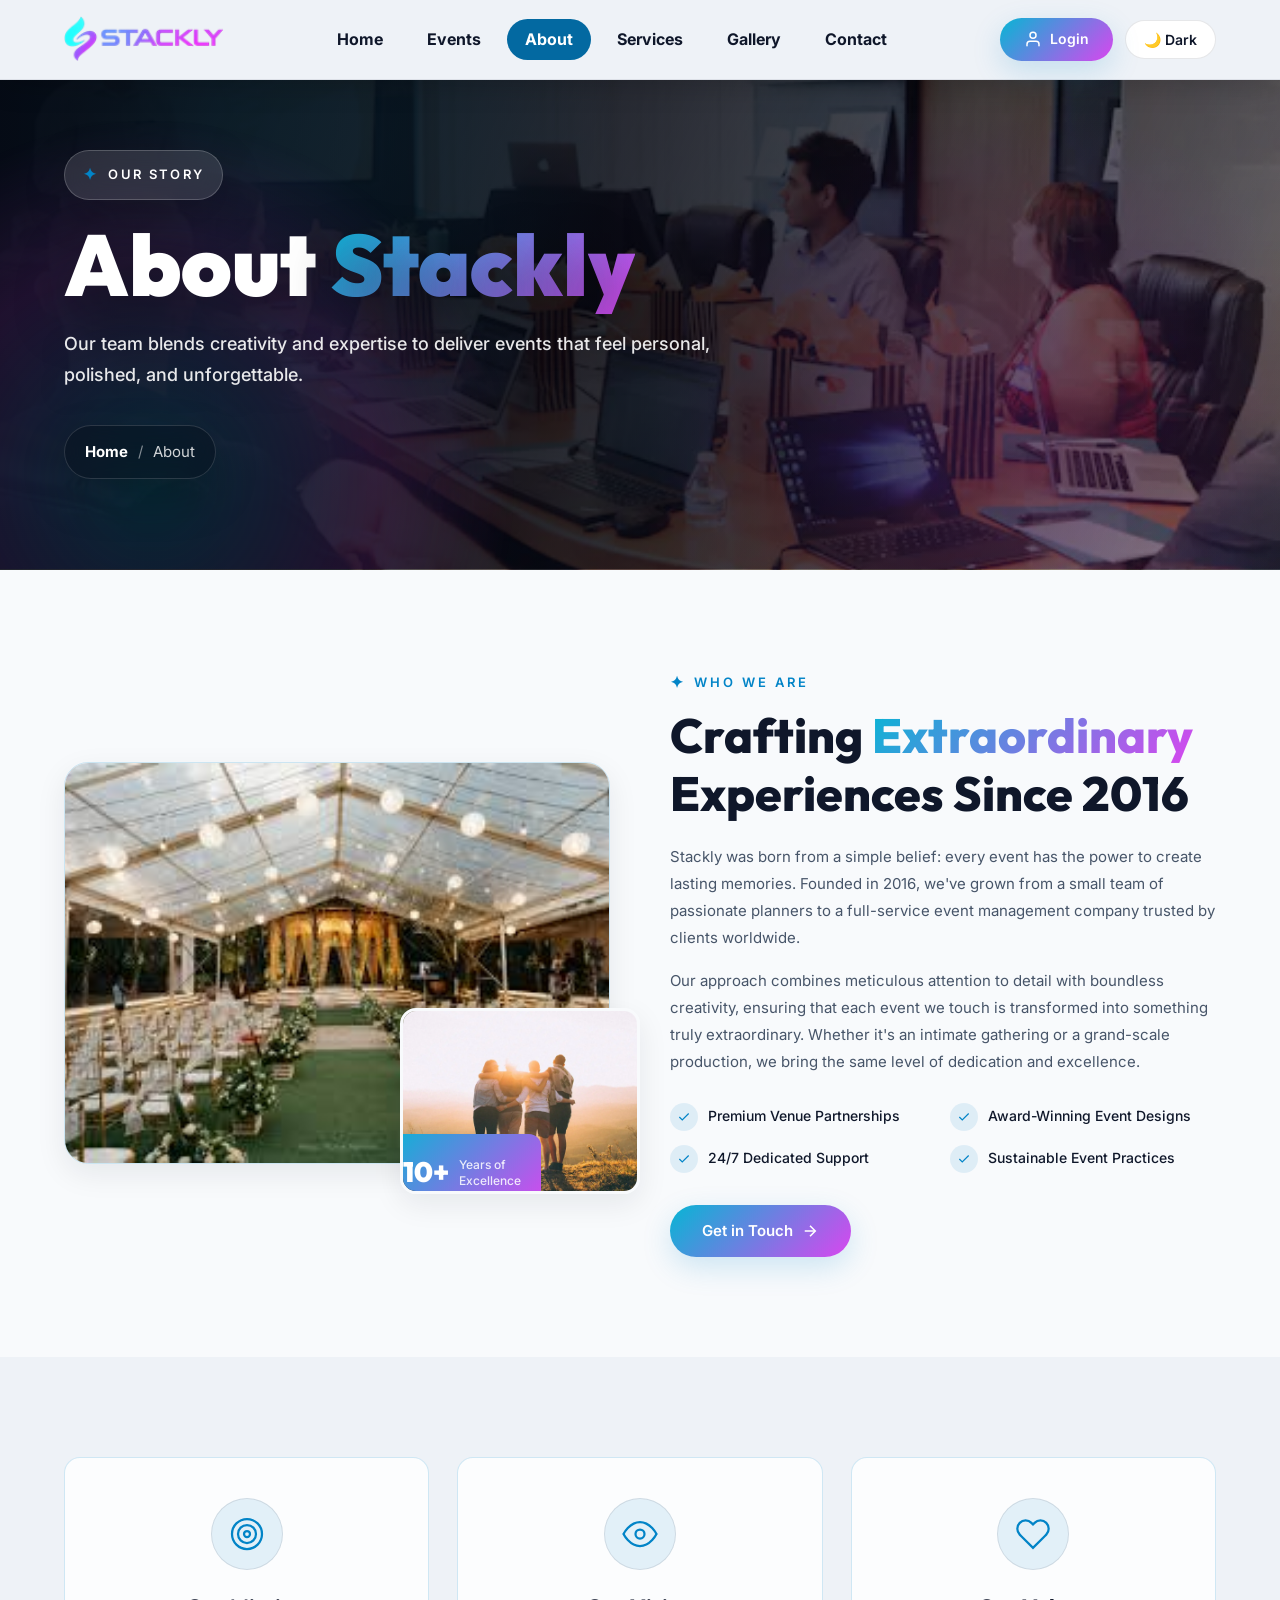
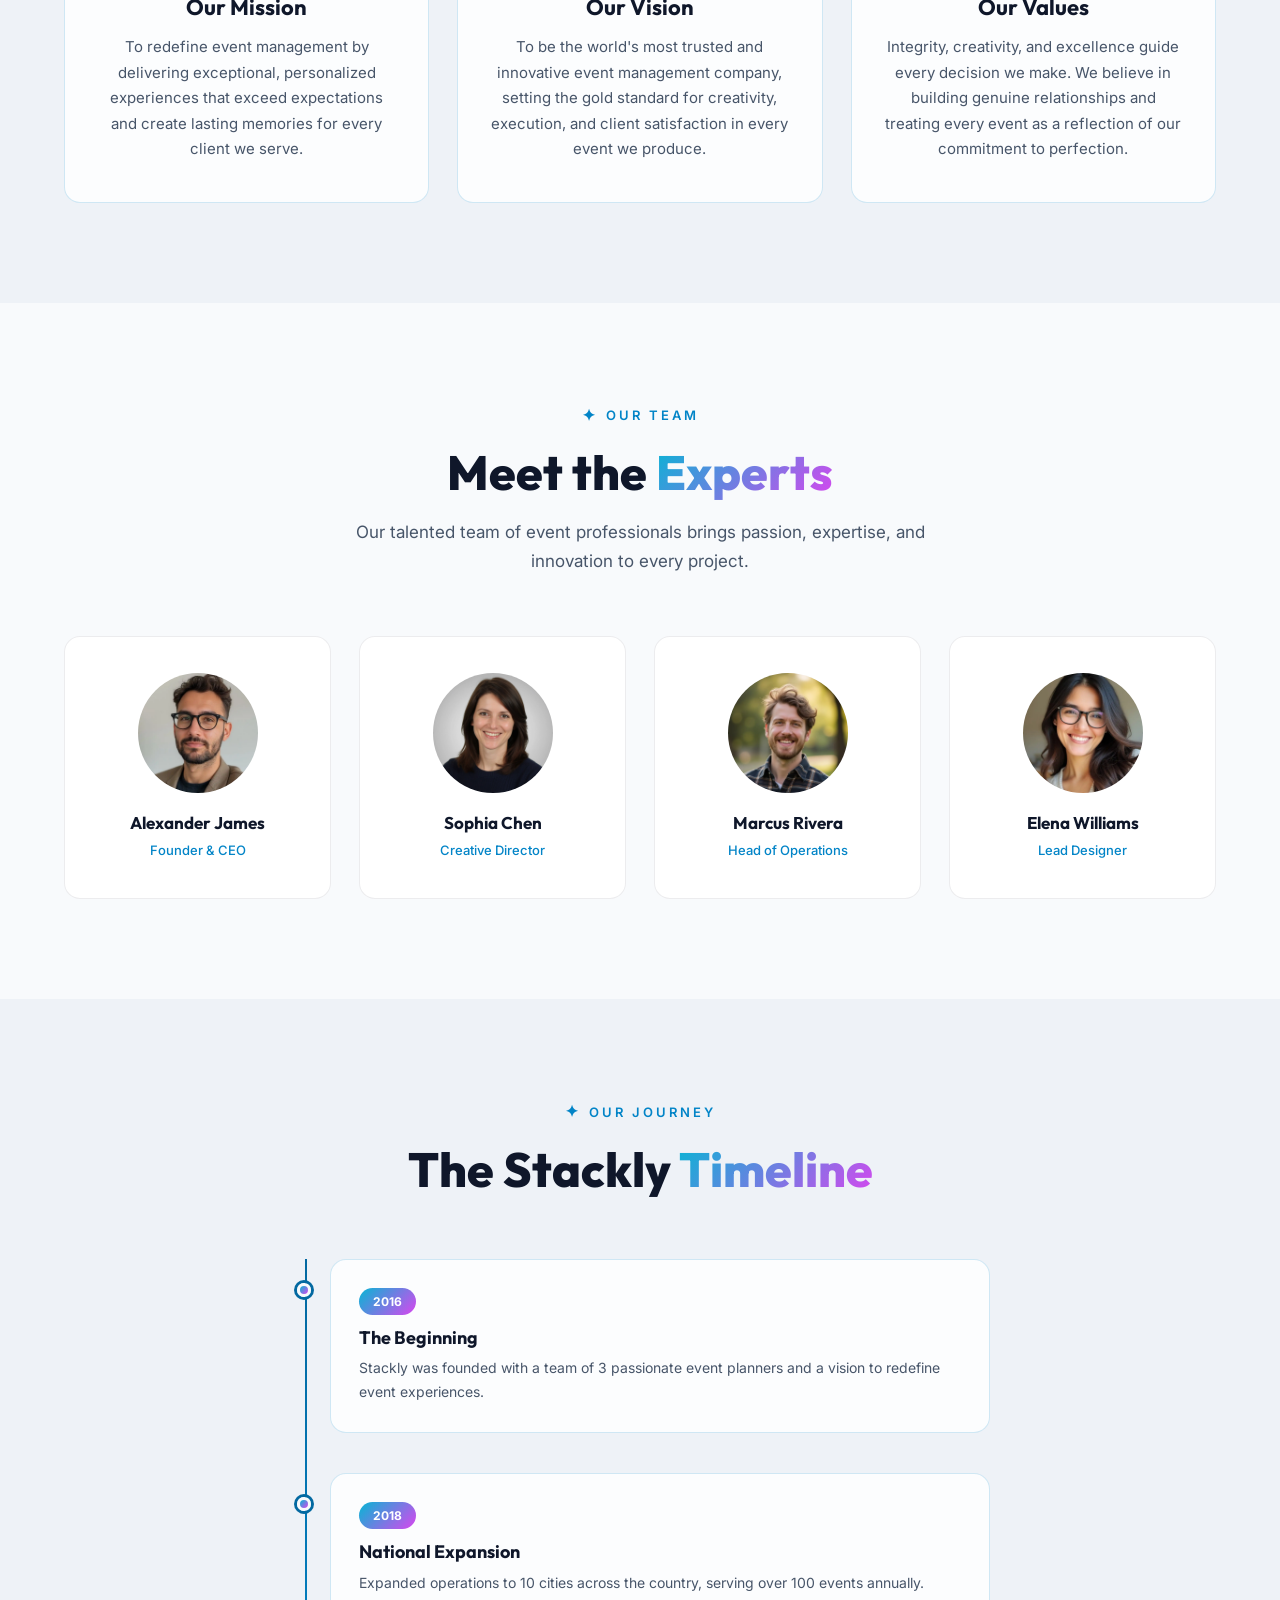
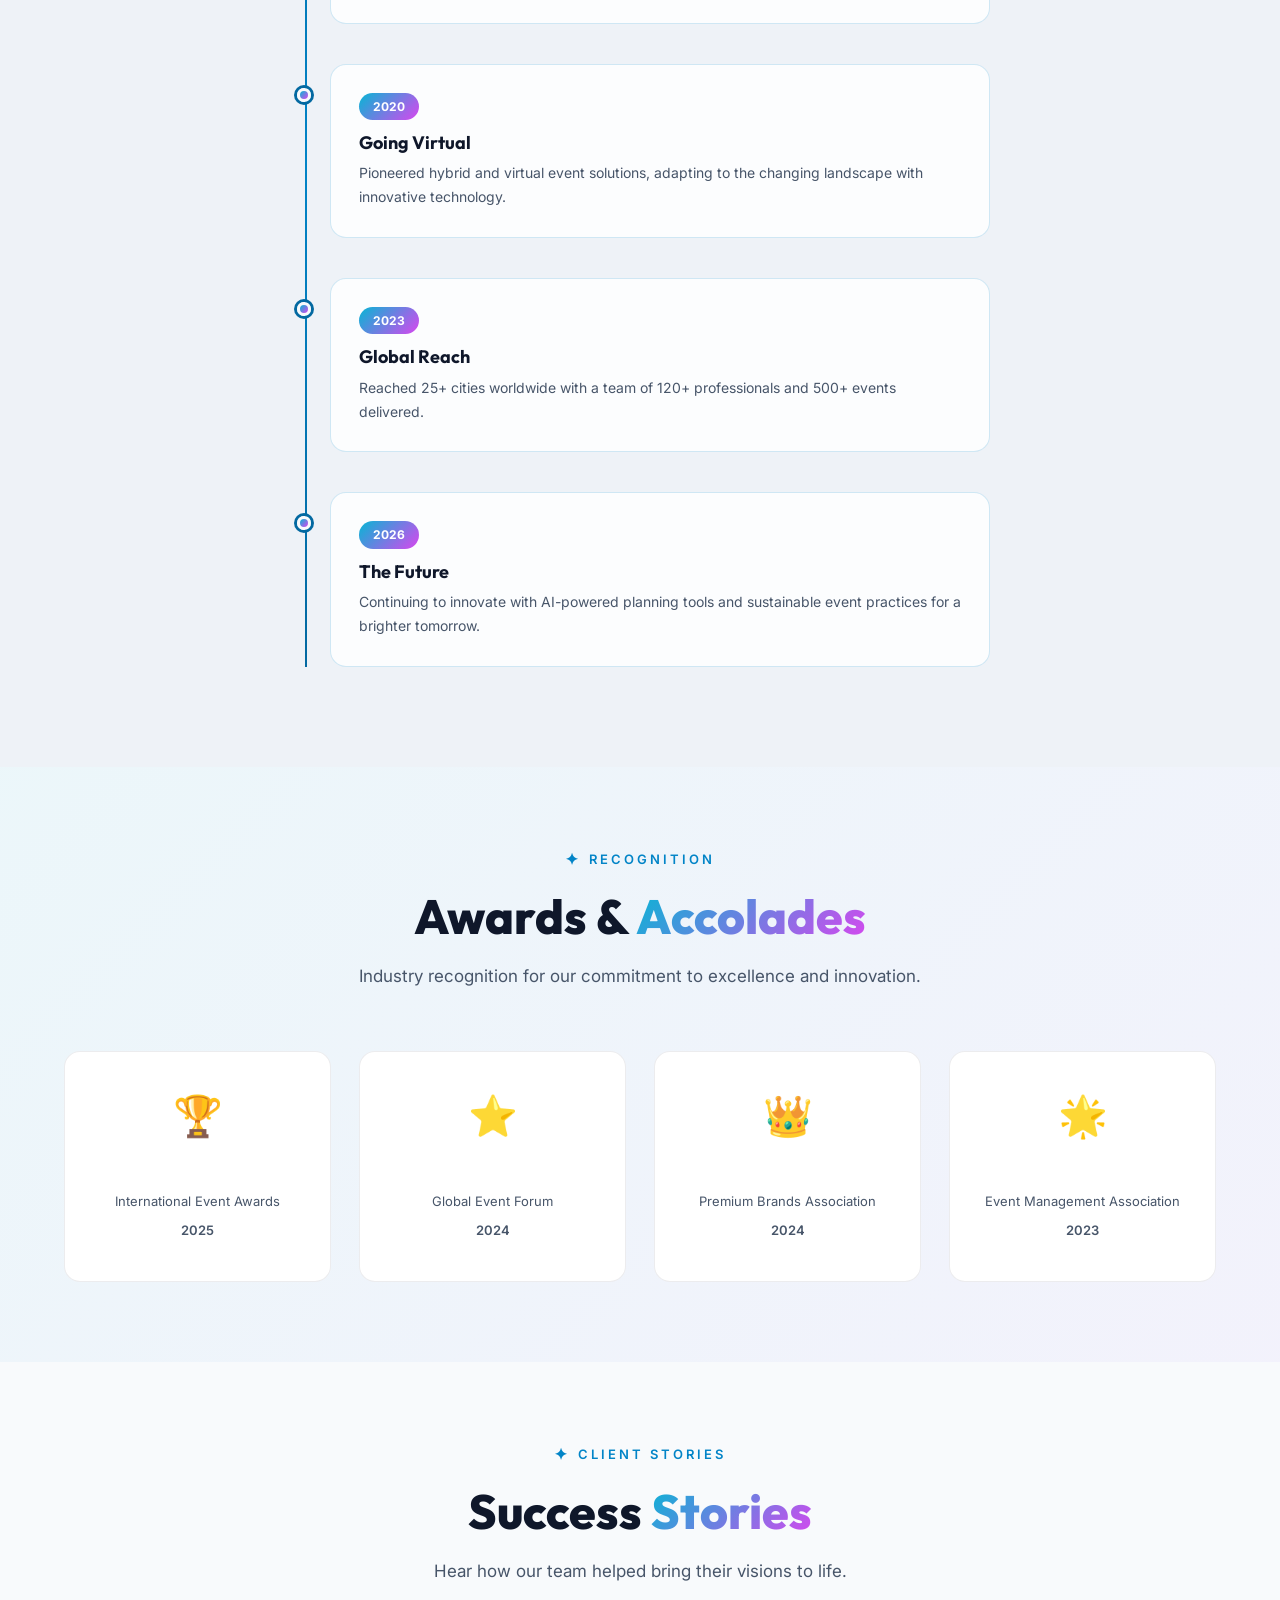
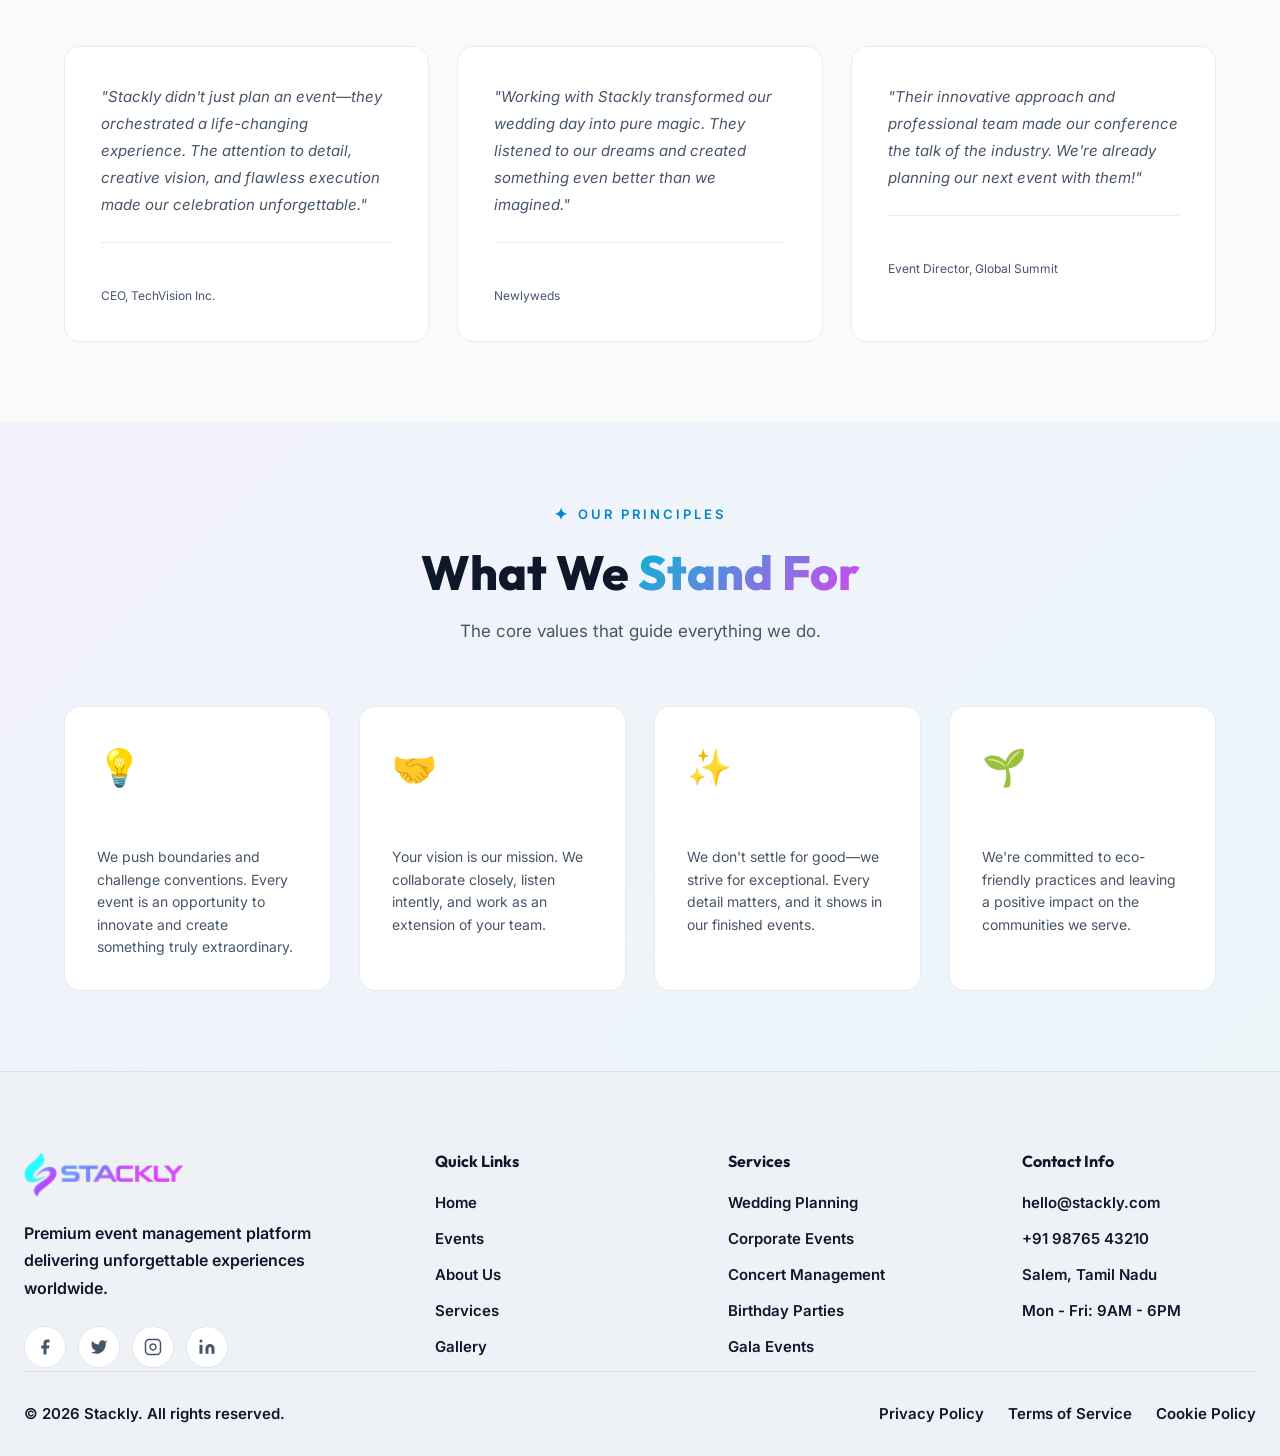
==== about.html @ 88325698 "Add files via upload" ====
<!DOCTYPE html>
<html lang="en">
<head>
  <meta charset="UTF-8">
  <meta name="viewport" content="width=device-width, initial-scale=1.0">
  <meta name="description" content="Learn about Stackly — a premium event management company dedicated to creating unforgettable experiences.">
  <title>About Us — Stackly</title>
  <link rel="stylesheet" href="css/common.css">
  <link rel="stylesheet" href="css/about.css">
  <link rel="icon" type="image/webp" href="assets/logo.webp">
</head>
<body>

  <!-- ======== NAVBAR ======== -->
  <nav class="navbar" id="navbar">
    <div class="nav-container">
      <a href="index.html" class="nav-logo">
        <img src="assets/logo.webp" alt="Stackly Logo" class="logo-img"></a>
      <div class="nav-links" id="navLinks">
        <a href="index.html">Home</a>
        <a href="events.html">Events</a>
        <a href="about.html" class="active">About</a>
        <a href="services.html">Services</a>
        <a href="gallery.html">Gallery</a>
        <a href="contact.html">Contact</a>
        <a href="login.html" class="mobile-login">Login</a>
      </div>
      <div class="nav-right">
        <a href="login.html" class="btn-login">
          <svg viewBox="0 0 24 24" fill="none" stroke="currentColor" stroke-width="2" stroke-linecap="round" stroke-linejoin="round"><path d="M20 21v-2a4 4 0 0 0-4-4H8a4 4 0 0 0-4 4v2"/><circle cx="12" cy="7" r="4"/></svg>
          Login
        </a>
        <button class="menu-toggle" id="menuToggle" aria-label="Toggle menu"><span></span><span></span><span></span></button>
      </div>
    </div>
  </nav>
  <div class="nav-overlay" id="navOverlay"></div>

  <!-- ======== PAGE HERO ======== -->
  <section class="page-hero">
    <div class="container">
      <span class="section-label"><span class="star">✦</span> OUR STORY</span>
      <h1 class="section-title">About <span>Stackly</span></h1>
      <p class="section-subtitle" style="margin: 0 auto;">Our team blends creativity and expertise to deliver events that feel personal, polished, and unforgettable.</p>
      <div class="breadcrumb">
        <a href="index.html">Home</a>
        <span class="separator">/</span>
        <span>About</span>
      </div>
    </div>
  </section>

  <!-- ======== ABOUT STORY ======== -->
  <section class="section about-story">
    <div class="container">
      <div class="story-grid">
        <div class="story-images animate-on-scroll">
          <div class="story-img-main">
            <img src="assets/event-daytime-01.webp" alt="Stackly Event Team">
          </div>
          <div class="story-img-accent">
            <img src="assets/event-daytime-11.webp" alt="Event Planning">
            <div class="experience-badge">
              <span class="exp-number">10+</span>
              <span class="exp-text">Years of<br>Excellence</span>
            </div>
          </div>
        </div>
        <div class="story-content animate-on-scroll">
          <span class="section-label"><span class="star">✦</span> WHO WE ARE</span>
          <h2 class="section-title">Crafting <span>Extraordinary</span> Experiences Since 2016</h2>
          <p>Stackly was born from a simple belief: every event has the power to create lasting memories. Founded in 2016, we've grown from a small team of passionate planners to a full-service event management company trusted by clients worldwide.</p>
          <p>Our approach combines meticulous attention to detail with boundless creativity, ensuring that each event we touch is transformed into something truly extraordinary. Whether it's an intimate gathering or a grand-scale production, we bring the same level of dedication and excellence.</p>
          <div class="story-highlights">
            <div class="highlight-item">
              <div class="highlight-icon">
                <svg width="24" height="24" viewBox="0 0 24 24" fill="none" stroke="currentColor" stroke-width="2"><polyline points="20 6 9 17 4 12"/></svg>
              </div>
              <span>Premium Venue Partnerships</span>
            </div>
            <div class="highlight-item">
              <div class="highlight-icon">
                <svg width="24" height="24" viewBox="0 0 24 24" fill="none" stroke="currentColor" stroke-width="2"><polyline points="20 6 9 17 4 12"/></svg>
              </div>
              <span>Award-Winning Event Designs</span>
            </div>
            <div class="highlight-item">
              <div class="highlight-icon">
                <svg width="24" height="24" viewBox="0 0 24 24" fill="none" stroke="currentColor" stroke-width="2"><polyline points="20 6 9 17 4 12"/></svg>
              </div>
              <span>24/7 Dedicated Support</span>
            </div>
            <div class="highlight-item">
              <div class="highlight-icon">
                <svg width="24" height="24" viewBox="0 0 24 24" fill="none" stroke="currentColor" stroke-width="2"><polyline points="20 6 9 17 4 12"/></svg>
              </div>
              <span>Sustainable Event Practices</span>
            </div>
          </div>
          <a href="404.html" class="btn-primary">
            Get in Touch
            <svg width="18" height="18" viewBox="0 0 24 24" fill="none" stroke="currentColor" stroke-width="2"><line x1="5" y1="12" x2="19" y2="12"/><polyline points="12 5 19 12 12 19"/></svg>
          </a>
        </div>
      </div>
    </div>
  </section>

  <!-- ======== MISSION & VISION ======== -->
  <section class="section mission-section">
    <div class="container">
      <div class="mission-grid">
        <div class="mission-card glass-card animate-on-scroll">
          <div class="mission-icon">
            <svg width="36" height="36" viewBox="0 0 24 24" fill="none" stroke="currentColor" stroke-width="1.5">
              <circle cx="12" cy="12" r="10"/>
              <circle cx="12" cy="12" r="6"/>
              <circle cx="12" cy="12" r="2"/>
            </svg>
          </div>
          <h3>Our Mission</h3>
          <p>To redefine event management by delivering exceptional, personalized experiences that exceed expectations and create lasting memories for every client we serve.</p>
        </div>
        <div class="mission-card glass-card animate-on-scroll">
          <div class="mission-icon">
            <svg width="36" height="36" viewBox="0 0 24 24" fill="none" stroke="currentColor" stroke-width="1.5">
              <path d="M1 12s4-8 11-8 11 8 11 8-4 8-11 8-11-8-11-8z"/>
              <circle cx="12" cy="12" r="3"/>
            </svg>
          </div>
          <h3>Our Vision</h3>
          <p>To be the world's most trusted and innovative event management company, setting the gold standard for creativity, execution, and client satisfaction in every event we produce.</p>
        </div>
        <div class="mission-card glass-card animate-on-scroll">
          <div class="mission-icon">
            <svg width="36" height="36" viewBox="0 0 24 24" fill="none" stroke="currentColor" stroke-width="1.5">
              <path d="M20.84 4.61a5.5 5.5 0 0 0-7.78 0L12 5.67l-1.06-1.06a5.5 5.5 0 0 0-7.78 7.78l1.06 1.06L12 21.23l7.78-7.78 1.06-1.06a5.5 5.5 0 0 0 0-7.78z"/>
            </svg>
          </div>
          <h3>Our Values</h3>
          <p>Integrity, creativity, and excellence guide every decision we make. We believe in building genuine relationships and treating every event as a reflection of our commitment to perfection.</p>
        </div>
      </div>
    </div>
  </section>

  <!-- ======== TEAM ======== -->
  <section class="section team-section">
    <div class="container">
      <div class="section-header">
        <span class="section-label"><span class="star">✦</span> OUR TEAM</span>
        <h2 class="section-title">Meet the <span>Experts</span></h2>
        <p class="section-subtitle">Our talented team of event professionals brings passion, expertise, and innovation to every project.</p>
      </div>

      <div class="team-grid">
        <div class="team-card animate-on-scroll">
          <div class="team-avatar">
            <div class="avatar-placeholder"><img src="assets/a3.webp"></div>
            <div class="team-social">
              <a href="404.html" aria-label="LinkedIn"><svg width="16" height="16" viewBox="0 0 24 24" fill="currentColor"><path d="M16 8a6 6 0 0 1 6 6v7h-4v-7a2 2 0 0 0-2-2 2 2 0 0 0-2 2v7h-4v-7a6 6 0 0 1 6-6z"/><rect x="2" y="9" width="4" height="12"/><circle cx="4" cy="4" r="2"/></svg></a>
              <a href="404.html" aria-label="Twitter"><svg width="16" height="16" viewBox="0 0 24 24" fill="currentColor"><path d="M23 3a10.9 10.9 0 0 1-3.14 1.53 4.48 4.48 0 0 0-7.86 3v1A10.66 10.66 0 0 1 3 4s-4 9 5 13a11.64 11.64 0 0 1-7 2c9 5 20 0 20-11.5a4.5 4.5 0 0 0-.08-.83A7.72 7.72 0 0 0 23 3z"/></svg></a>
            </div>
          </div>
          <h4>Alexander James</h4>
          <span>Founder & CEO</span>
        </div>

        <div class="team-card animate-on-scroll">
          <div class="team-avatar">
            <div class="avatar-placeholder"><img src="assets/a1.webp"></div>
            <div class="team-social">
              <a href="404.html" aria-label="LinkedIn"><svg width="16" height="16" viewBox="0 0 24 24" fill="currentColor"><path d="M16 8a6 6 0 0 1 6 6v7h-4v-7a2 2 0 0 0-2-2 2 2 0 0 0-2 2v7h-4v-7a6 6 0 0 1 6-6z"/><rect x="2" y="9" width="4" height="12"/><circle cx="4" cy="4" r="2"/></svg></a>
              <a href="404.html" aria-label="Twitter"><svg width="16" height="16" viewBox="0 0 24 24" fill="currentColor"><path d="M23 3a10.9 10.9 0 0 1-3.14 1.53 4.48 4.48 0 0 0-7.86 3v1A10.66 10.66 0 0 1 3 4s-4 9 5 13a11.64 11.64 0 0 1-7 2c9 5 20 0 20-11.5a4.5 4.5 0 0 0-.08-.83A7.72 7.72 0 0 0 23 3z"/></svg></a>
            </div>
          </div>
          <h4>Sophia Chen</h4>
          <span>Creative Director</span>
        </div>

        <div class="team-card animate-on-scroll">
          <div class="team-avatar">
            <div class="avatar-placeholder"><img src="assets/a4.webp"></div>
            <div class="team-social">
              <a href="404.html" aria-label="LinkedIn"><svg width="16" height="16" viewBox="0 0 24 24" fill="currentColor"><path d="M16 8a6 6 0 0 1 6 6v7h-4v-7a2 2 0 0 0-2-2 2 2 0 0 0-2 2v7h-4v-7a6 6 0 0 1 6-6z"/><rect x="2" y="9" width="4" height="12"/><circle cx="4" cy="4" r="2"/></svg></a>
              <a href="404.html" aria-label="Twitter"><svg width="16" height="16" viewBox="0 0 24 24" fill="currentColor"><path d="M23 3a10.9 10.9 0 0 1-3.14 1.53 4.48 4.48 0 0 0-7.86 3v1A10.66 10.66 0 0 1 3 4s-4 9 5 13a11.64 11.64 0 0 1-7 2c9 5 20 0 20-11.5a4.5 4.5 0 0 0-.08-.83A7.72 7.72 0 0 0 23 3z"/></svg></a>
            </div>
          </div>
          <h4>Marcus Rivera</h4>
          <span>Head of Operations</span>
        </div>

        <div class="team-card animate-on-scroll">
          <div class="team-avatar">
            <div class="avatar-placeholder"><img src="assets/a2.webp"></div>
            <div class="team-social">
              <a href="404.html" aria-label="LinkedIn"><svg width="16" height="16" viewBox="0 0 24 24" fill="currentColor"><path d="M16 8a6 6 0 0 1 6 6v7h-4v-7a2 2 0 0 0-2-2 2 2 0 0 0-2 2v7h-4v-7a6 6 0 0 1 6-6z"/><rect x="2" y="9" width="4" height="12"/><circle cx="4" cy="4" r="2"/></svg></a>
              <a href="404.html" aria-label="Twitter"><svg width="16" height="16" viewBox="0 0 24 24" fill="currentColor"><path d="M23 3a10.9 10.9 0 0 1-3.14 1.53 4.48 4.48 0 0 0-7.86 3v1A10.66 10.66 0 0 1 3 4s-4 9 5 13a11.64 11.64 0 0 1-7 2c9 5 20 0 20-11.5a4.5 4.5 0 0 0-.08-.83A7.72 7.72 0 0 0 23 3z"/></svg></a>
            </div>
          </div>
          <h4>Elena Williams</h4>
          <span>Lead Designer</span>
        </div>
      </div>
    </div>
  </section>

  <!-- ======== TIMELINE ======== -->
  <section class="section timeline-section">
    <div class="container">
      <div class="section-header">
        <span class="section-label"><span class="star">✦</span> OUR JOURNEY</span>
        <h2 class="section-title">The Stackly <span>Timeline</span></h2>
      </div>

      <div class="timeline">
        <div class="timeline-item animate-on-scroll">
          <div class="timeline-dot"></div>
          <div class="timeline-content glass-card">
            <span class="timeline-year">2016</span>
            <h4>The Beginning</h4>
            <p>Stackly was founded with a team of 3 passionate event planners and a vision to redefine event experiences.</p>
          </div>
        </div>
        <div class="timeline-item animate-on-scroll">
          <div class="timeline-dot"></div>
          <div class="timeline-content glass-card">
            <span class="timeline-year">2018</span>
            <h4>National Expansion</h4>
            <p>Expanded operations to 10 cities across the country, serving over 100 events annually.</p>
          </div>
        </div>
        <div class="timeline-item animate-on-scroll">
          <div class="timeline-dot"></div>
          <div class="timeline-content glass-card">
            <span class="timeline-year">2020</span>
            <h4>Going Virtual</h4>
            <p>Pioneered hybrid and virtual event solutions, adapting to the changing landscape with innovative technology.</p>
          </div>
        </div>
        <div class="timeline-item animate-on-scroll">
          <div class="timeline-dot"></div>
          <div class="timeline-content glass-card">
            <span class="timeline-year">2023</span>
            <h4>Global Reach</h4>
            <p>Reached 25+ cities worldwide with a team of 120+ professionals and 500+ events delivered.</p>
          </div>
        </div>
        <div class="timeline-item animate-on-scroll">
          <div class="timeline-dot"></div>
          <div class="timeline-content glass-card">
            <span class="timeline-year">2026</span>
            <h4>The Future</h4>
            <p>Continuing to innovate with AI-powered planning tools and sustainable event practices for a brighter tomorrow.</p>
          </div>
        </div>
      </div>
    </div>
  </section>

  <!-- ======== AWARDS & RECOGNITION ======== -->
  <section class="section awards-section">
    <div class="container">
      <div class="section-header">
        <span class="section-label"><span class="star">✦</span> RECOGNITION</span>
        <h2 class="section-title">Awards & <span>Accolades</span></h2>
        <p class="section-subtitle">Industry recognition for our commitment to excellence and innovation.</p>
      </div>
      <div class="awards-grid">
        <div class="award-card animate-on-scroll">
          <div class="award-icon">🏆</div>
          <h4>Best Event Planner 2025</h4>
          <p>International Event Awards</p>
          <p class="award-year">2025</p>
        </div>
        <div class="award-card animate-on-scroll">
          <div class="award-icon">⭐</div>
          <h4>Innovation in Events</h4>
          <p>Global Event Forum</p>
          <p class="award-year">2024</p>
        </div>
        <div class="award-card animate-on-scroll">
          <div class="award-icon">👑</div>
          <h4>Luxury Event Company</h4>
          <p>Premium Brands Association</p>
          <p class="award-year">2024</p>
        </div>
        <div class="award-card animate-on-scroll">
          <div class="award-icon">🌟</div>
          <h4>Customer Choice Award</h4>
          <p>Event Management Association</p>
          <p class="award-year">2023</p>
        </div>
      </div>
    </div>
  </section>

  <!-- ======== CLIENT TESTIMONIALS ======== -->
  <section class="section client-testimonials-section">
    <div class="container">
      <div class="section-header">
        <span class="section-label"><span class="star">✦</span> CLIENT STORIES</span>
        <h2 class="section-title">Success <span>Stories</span></h2>
        <p class="section-subtitle">Hear how our team helped bring their visions to life.</p>
      </div>
      <div class="testimonials-carousel">
        <div class="testimonial-card-featured animate-on-scroll">
          <p class="testimonial-quote">"Stackly didn't just plan an event—they orchestrated a life-changing experience. The attention to detail, creative vision, and flawless execution made our celebration unforgettable."</p>
          <div class="testimonial-footer">
            <h5>David Chang</h5>
            <p>CEO, TechVision Inc.</p>
          </div>
        </div>
        <div class="testimonial-card-featured animate-on-scroll">
          <p class="testimonial-quote">"Working with Stackly transformed our wedding day into pure magic. They listened to our dreams and created something even better than we imagined."</p>
          <div class="testimonial-footer">
            <h5>Jessica & James</h5>
            <p>Newlyweds</p>
          </div>
        </div>
        <div class="testimonial-card-featured animate-on-scroll">
          <p class="testimonial-quote">"Their innovative approach and professional team made our conference the talk of the industry. We're already planning our next event with them!"</p>
          <div class="testimonial-footer">
            <h5>Robert Martinez</h5>
            <p>Event Director, Global Summit</p>
          </div>
        </div>
      </div>
    </div>
  </section>

  <!-- ======== COMPANY VALUES ======== -->
  <section class="section values-section">
    <div class="container">
      <div class="section-header">
        <span class="section-label"><span class="star">✦</span> OUR PRINCIPLES</span>
        <h2 class="section-title">What We <span>Stand For</span></h2>
        <p class="section-subtitle">The core values that guide everything we do.</p>
      </div>
      <div class="values-grid">
        <div class="value-card animate-on-scroll">
          <div class="value-icon">💡</div>
          <h4>Creativity First</h4>
          <p>We push boundaries and challenge conventions. Every event is an opportunity to innovate and create something truly extraordinary.</p>
        </div>
        <div class="value-card animate-on-scroll">
          <div class="value-icon">🤝</div>
          <h4>Client Partnership</h4>
          <p>Your vision is our mission. We collaborate closely, listen intently, and work as an extension of your team.</p>
        </div>
        <div class="value-card animate-on-scroll">
          <div class="value-icon">✨</div>
          <h4>Excellence</h4>
          <p>We don't settle for good—we strive for exceptional. Every detail matters, and it shows in our finished events.</p>
        </div>
        <div class="value-card animate-on-scroll">
          <div class="value-icon">🌱</div>
          <h4>Sustainability</h4>
          <p>We're committed to eco-friendly practices and leaving a positive impact on the communities we serve.</p>
        </div>
      </div>
    </div>
  </section>

  <!-- ======== FOOTER ======== -->
  <footer class="footer">
    <div class="container">
      <div class="footer-grid">
        <div class="footer-brand">
          <a href="index.html" class="nav-logo">
            <img src="assets/logo.webp" alt="Stackly Logo" class="logo-img"></a>
          <p>Premium event management platform delivering unforgettable experiences worldwide.</p>
          <div class="footer-socials">
            <a href="404.html" aria-label="Facebook"><svg width="18" height="18" viewBox="0 0 24 24" fill="currentColor"><path d="M18 2h-3a5 5 0 0 0-5 5v3H7v4h3v8h4v-8h3l1-4h-4V7a1 1 0 0 1 1-1h3z"/></svg></a>
            <a href="404.html" aria-label="Twitter"><svg width="18" height="18" viewBox="0 0 24 24" fill="currentColor"><path d="M23 3a10.9 10.9 0 0 1-3.14 1.53 4.48 4.48 0 0 0-7.86 3v1A10.66 10.66 0 0 1 3 4s-4 9 5 13a11.64 11.64 0 0 1-7 2c9 5 20 0 20-11.5a4.5 4.5 0 0 0-.08-.83A7.72 7.72 0 0 0 23 3z"/></svg></a>
            <a href="404.html" aria-label="Instagram"><svg width="18" height="18" viewBox="0 0 24 24" fill="none" stroke="currentColor" stroke-width="2"><rect x="2" y="2" width="20" height="20" rx="5" ry="5"/><path d="M16 11.37A4 4 0 1 1 12.63 8 4 4 0 0 1 16 11.37z"/><line x1="17.5" y1="6.5" x2="17.51" y2="6.5"/></svg></a>
            <a href="404.html" aria-label="LinkedIn"><svg width="18" height="18" viewBox="0 0 24 24" fill="currentColor"><path d="M16 8a6 6 0 0 1 6 6v7h-4v-7a2 2 0 0 0-2-2 2 2 0 0 0-2 2v7h-4v-7a6 6 0 0 1 6-6z"/><rect x="2" y="9" width="4" height="12"/><circle cx="4" cy="4" r="2"/></svg></a>
          </div>
        </div>
        <div class="footer-column">
          <h4>Quick Links</h4>
          <ul>
            <li><a href="index.html">Home</a></li>
            <li><a href="events.html">Events</a></li>
            <li><a href="about.html">About Us</a></li>
            <li><a href="services.html">Services</a></li>
            <li><a href="gallery.html">Gallery</a></li>
          </ul>
        </div>
        <div class="footer-column">
          <h4>Services</h4>
          <ul>
            <li><a href="404.html">Wedding Planning</a></li>
            <li><a href="404.html">Corporate Events</a></li>
            <li><a href="404.html">Concert Management</a></li>
            <li><a href="404.html">Birthday Parties</a></li>
            <li><a href="404.html">Gala Events</a></li>
          </ul>
        </div>
        <div class="footer-column">
          <h4>Contact Info</h4>
          <ul>
            <li>hello@stackly.com</li>
            <li>+91 98765 43210</li>
            <li>Salem, Tamil Nadu</li>
            <li>Mon - Fri: 9AM - 6PM</li>
          </ul>
        </div>
      </div>
      <div class="footer-bottom">
        <p>&copy; 2026 Stackly. All rights reserved.</p>
        <div class="footer-bottom-links">
          <a href="404.html">Privacy Policy</a>
          <a href="404.html">Terms of Service</a>
          <a href="404.html">Cookie Policy</a>
        </div>
      </div>
    </div>
  </footer>

  <button class="back-to-top" id="backToTop" aria-label="Back to top">
    <svg width="20" height="20" viewBox="0 0 24 24" fill="none" stroke="currentColor" stroke-width="2.5"><polyline points="18 15 12 9 6 15"/></svg>
  </button>

  <script src="js/script.js"></script>
</body>
</html>
---- css/common.css ----
/* ========================================
   STACKLY - Common Styles
   Event Management Platform
   ======================================== */

/* ---------- Google Fonts ---------- */
@import url('https://fonts.googleapis.com/css2?family=Outfit:wght@300;400;500;600;700;800;900&family=Inter:wght@300;400;500;600;700&display=swap');

/* ---------- CSS Variables ---------- */
:root {
  /* Colors */
  --bg-primary: #0a0a12;
  --bg-secondary: #0f0f1a;
  --bg-card: #13132a;
  --bg-card-hover: #1a1a35;
  --bg-surface: #16162e;
  --bg-input: #1a1a30;

  --accent-primary: #06b6d4;
  --accent-light: #22d3ee;
  --accent-dark: #0891b2;
  --accent-glow: rgba(6, 182, 212, 0.3);
  --accent-subtle: rgba(6, 182, 212, 0.1);
  --accent-gradient: linear-gradient(135deg, #06b6d4, #d946ef);
  --accent-gradient-hover: linear-gradient(135deg, #0891b2, #c026d3);

  --text-primary: #ffffff;
  --text-secondary: #a0a0c0;
  --text-muted: #6b6b8d;
  --text-accent: #22d3ee;

  --border-color: rgba(6, 182, 212, 0.15);
  --border-light: rgba(255, 255, 255, 0.06);
  --glass-bg: rgba(19, 19, 42, 0.7);
  --glass-border: rgba(6, 182, 212, 0.2);

  /* Typography */
  --font-heading: 'Outfit', sans-serif;
  --font-body: 'Inter', sans-serif;

  /* Spacing */
  --section-padding: 100px 0;
  --container-width: 1200px;
  --nav-height: 80px;

  /* Radius */
  --radius-sm: 8px;
  --radius-md: 12px;
  --radius-lg: 16px;
  --radius-xl: 24px;
  --radius-full: 50px;

  /* Shadows */
  --shadow-card: 0 4px 30px rgba(0, 0, 0, 0.3);
  --shadow-glow: 0 0 40px rgba(6, 182, 212, 0.15);
  --shadow-btn: 0 4px 20px rgba(6, 182, 212, 0.4);

  /* Transitions */
  --transition-fast: 0.2s ease;
  --transition-base: 0.3s ease;
  --transition-slow: 0.5s ease;
}

body.theme-light {
  --bg-primary: #f8fafc;
  --bg-secondary: #eef2f7;
  --bg-card: #ffffff;
  --bg-card-hover: #f3f6fb;
  --bg-surface: #ffffff;
  --bg-input: #f1f5f9;

  --accent-primary: #0369a1;
  --accent-light: #0284c7;
  --accent-dark: #075985;
  --accent-glow: rgba(2, 132, 199, 0.16);
  --accent-subtle: rgba(2, 132, 199, 0.1);

  --text-primary: #0f172a;
  --text-secondary: #475569;
  --text-muted: #64748b;
  --text-accent: #0369a1;

  --border-color: rgba(15, 23, 42, 0.1);
  --border-light: rgba(15, 23, 42, 0.08);
  --glass-bg: rgba(255, 255, 255, 0.82);
  --glass-border: rgba(2, 132, 199, 0.18);
  --shadow-card: 0 10px 30px rgba(15, 23, 42, 0.08);
  --shadow-btn: 0 10px 30px rgba(2, 132, 199, 0.18);
}

body.theme-light .navbar.scrolled {
  background: rgba(248, 250, 252, 0.92);
  border-bottom-color: rgba(15, 23, 42, 0.08);
  box-shadow: 0 4px 30px rgba(15, 23, 42, 0.08);
}

/* ---------- Reset & Base ---------- */
*,
*::before,
*::after {
  margin: 0;
  padding: 0;
  box-sizing: border-box;
}

html {
  scroll-behavior: smooth;
  scrollbar-width: thin;
  scrollbar-color: var(--accent-primary) var(--bg-secondary);
  width: 100%;
  overflow-x: hidden;
}

html::-webkit-scrollbar {
  width: 8px;
}

html::-webkit-scrollbar-track {
  background: var(--bg-secondary);
}

html::-webkit-scrollbar-thumb {
  background: var(--accent-primary);
  border-radius: 4px;
}

body {
  font-family: var(--font-body);
  background-color: var(--bg-primary);
  color: var(--text-primary);
  line-height: 1.6;
  overflow-x: hidden;
  -webkit-font-smoothing: antialiased;
  -moz-osx-font-smoothing: grayscale;
  width: 100%;
  height: 100%;
  margin: 0;
  padding: 0;
}

a {
  text-decoration: none;
  color: inherit;
  transition: var(--transition-base);
}

ul, ol {
  list-style: none;
}

img {
  max-width: 100%;
  height: auto;
  display: block;
}

button {
  cursor: pointer;
  border: none;
  outline: none;
  font-family: var(--font-body);
}

input, select, textarea {
  font-family: var(--font-body);
  outline: none;
  border: none;
}

h1, h2, h3, h4, h5, h6 {
  font-family: var(--font-heading);
  font-weight: 700;
  line-height: 1.2;
}

/* ---------- Container ---------- */
.container {
  max-width: var(--container-width);
  margin: 0 auto;
  padding: 0 24px;
  width: 100%;
  box-sizing: border-box;
}

/* ---------- Section ---------- */
.section {
  padding: var(--section-padding);
  width: 100vw;
  box-sizing: border-box;
  margin-left: calc(-50vw + 50%);
}

.section-label {
  display: inline-flex;
  align-items: center;
  gap: 8px;
  font-size: 13px;
  font-weight: 600;
  letter-spacing: 3px;
  text-transform: uppercase;
  color: var(--accent-light);
  margin-bottom: 16px;
}

.section-label .star {
  color: var(--accent-light);
  font-size: 16px;
}

.section-title {
  font-size: clamp(32px, 5vw, 48px);
  font-weight: 800;
  margin-bottom: 16px;
  color: var(--text-primary);
}

.section-title span {
  background: var(--accent-gradient);
  -webkit-background-clip: text;
  -webkit-text-fill-color: transparent;
  background-clip: text;
}

.section-subtitle {
  font-size: 17px;
  color: var(--text-secondary);
  max-width: 600px;
  line-height: 1.7;
}

.section-header {
  text-align: center;
  margin-bottom: 60px;
}

.section-header .section-subtitle {
  margin: 0 auto;
}

/* ---------- Navigation ---------- */
.navbar {
  position: fixed;
  top: 0;
  left: 0;
  width: 100%;
  height: var(--nav-height);
  z-index: 1000;
  transition: var(--transition-base);
  background: var(--bg-secondary);
  border-bottom: 1px solid var(--border-light);
  box-shadow: 0 4px 30px rgba(0, 0, 0, 0.2);
}

.navbar.scrolled {
  background: rgba(10, 10, 18, 0.92);
  backdrop-filter: blur(20px);
  -webkit-backdrop-filter: blur(20px);
  border-bottom: 1px solid var(--border-light);
  box-shadow: 0 4px 30px rgba(0, 0, 0, 0.3);
}

.nav-container {
  max-width: var(--container-width);
  margin: 0 auto;
  padding: 0 24px;
  height: 100%;
  display: flex;
  align-items: center;
  justify-content: space-between;
}

.nav-logo {
  display: flex;
  align-items: center;
  gap: 10px;
  font-family: var(--font-heading);
  font-size: 24px;
  font-weight: 800;
  color: var(--text-primary);
  text-transform: uppercase;
  letter-spacing: 1px;
  text-decoration: none;
  flex-shrink: 0;
}

.nav-logo .logo-img {
  height: 48px;
  width: auto;
  max-width: 200px;
  display: block;
  object-fit: contain;
}

.nav-logo .logo-icon {
  width: 40px;
  height: 40px;
  background: var(--accent-gradient);
  border-radius: var(--radius-md);
  display: flex;
  align-items: center;
  justify-content: center;
  font-size: 20px;
  position: relative;
  overflow: hidden;
}

.nav-logo .logo-icon::after {
  content: '';
  position: absolute;
  width: 100%;
  height: 100%;
  background: linear-gradient(135deg, transparent 40%, rgba(255,255,255,0.2) 50%, transparent 60%);
  animation: shimmer 3s infinite;
}

@keyframes shimmer {
  0% { transform: translateX(-100%); }
  100% { transform: translateX(100%); }
}

.nav-links {
  display: flex;
  align-items: center;
  gap: 8px;
}

.nav-links a {
  padding: 8px 18px;
  font-size: 16px;
  font-weight: 700;
  color: var(--text-primary);
  border-radius: var(--radius-full);
  transition: var(--transition-base);
  position: relative;
}

.nav-links a:hover,
.nav-links a.active {
  color: white;
  background: var(--accent-primary);
}

.nav-links a.active {
  color: white;
  background: var(--accent-primary);
}

.nav-links a.mobile-login {
  display: none;
}

.nav-right {
  display: flex;
  align-items: center;
  gap: 12px;
}

.btn-login {
  display: inline-flex;
  align-items: center;
  gap: 8px;
  padding: 10px 24px;
  background: var(--accent-gradient);
  color: white;
  font-size: 14px;
  font-weight: 600;
  border-radius: var(--radius-full);
  transition: var(--transition-base);
  box-shadow: var(--shadow-btn);
}

.btn-login:hover {
  transform: translateY(-2px);
  box-shadow: 0 6px 30px rgba(6, 182, 212, 0.5);
}

.btn-login svg {
  width: 18px;
  height: 18px;
}

.theme-toggle-btn {
  display: inline-flex;
  align-items: center;
  gap: 8px;
  padding: 10px 18px;
  background: var(--bg-card);
  border: 1px solid var(--border-color);
  color: var(--text-primary);
  font-size: 14px;
  font-weight: 600;
  border-radius: var(--radius-full);
  transition: var(--transition-base);
}

.theme-toggle-btn:hover {
  transform: translateY(-1px);
  background: var(--bg-card-hover);
}

/* Mobile Menu Toggle */
.menu-toggle {
  display: none;
  flex-direction: column;
  gap: 5px;
  background: transparent;
  padding: 8px;
  cursor: pointer;
  z-index: 1001;
}

.menu-toggle span {
  width: 24px;
  height: 2px;
  background: var(--text-primary);
  border-radius: 2px;
  transition: var(--transition-base);
}

.menu-toggle.active span:nth-child(1) {
  transform: rotate(45deg) translate(5px, 5px);
}

.menu-toggle.active span:nth-child(2) {
  opacity: 0;
}

.menu-toggle.active span:nth-child(3) {
  transform: rotate(-45deg) translate(5px, -5px);
}

/* ---------- Buttons ---------- */
.btn-primary {
  display: inline-flex;
  align-items: center;
  gap: 8px;
  padding: 14px 32px;
  background: var(--accent-gradient);
  color: white;
  font-size: 15px;
  font-weight: 600;
  border-radius: var(--radius-full);
  transition: var(--transition-base);
  box-shadow: var(--shadow-btn);
  border: none;
  cursor: pointer;
}

.btn-primary:hover {
  transform: translateY(-2px);
  box-shadow: 0 6px 30px rgba(6, 182, 212, 0.5);
}

.btn-secondary {
  display: inline-flex;
  align-items: center;
  gap: 8px;
  padding: 14px 32px;
  background: transparent;
  color: var(--text-primary);
  font-size: 15px;
  font-weight: 600;
  border-radius: var(--radius-full);
  border: 1px solid var(--glass-border);
  transition: var(--transition-base);
  cursor: pointer;
}

.btn-secondary:hover {
  background: var(--accent-subtle);
  border-color: var(--accent-primary);
  transform: translateY(-2px);
}

.btn-small {
  padding: 10px 20px;
  font-size: 13px;
}

/* ---------- Cards ---------- */
.glass-card {
  background: var(--glass-bg);
  border: 1px solid var(--glass-border);
  border-radius: var(--radius-lg);
  backdrop-filter: blur(10px);
  -webkit-backdrop-filter: blur(10px);
  transition: var(--transition-base);
}

.glass-card:hover {
  border-color: var(--accent-primary);
  box-shadow: var(--shadow-glow);
  transform: translateY(-4px);
}

/* ---------- Footer ---------- */
.footer {
  background: var(--bg-secondary);
  border-top: 1px solid var(--border-light);
  padding: 80px 0 30px;
  width: 100vw;
  box-sizing: border-box;
  margin-left: calc(-50vw + 50%);
}

.footer .container {
  max-width: 100%;
  padding: 0 24px;
}

.footer-grid {
  display: grid;
  grid-template-columns: 1.5fr 1fr 1fr 1fr;
  gap: 60px;
  margin-bottom: 0;
  width: 100%;
}

.footer-brand .nav-logo {
  margin-bottom: 20px;
}

.footer-brand p {
  color: var(--text-primary);
  font-size: 16px;
  font-weight: 600;
  line-height: 1.7;
  margin-bottom: 24px;
}

.footer-socials {
  display: flex;
  gap: 12px;
}

.footer-socials a {
  width: 42px;
  height: 42px;
  border-radius: 50%;
  background: var(--bg-card);
  border: 1px solid var(--border-color);
  display: flex;
  align-items: center;
  justify-content: center;
  color: var(--text-secondary);
  font-size: 18px;
  transition: var(--transition-base);
}

.footer-socials a:hover {
  background: var(--accent-gradient);
  border-color: transparent;
  color: white;
  transform: translateY(-3px);
}

.footer-column h4 {
  font-size: 16px;
  font-weight: 700;
  margin-bottom: 20px;
  color: var(--text-primary);
}

.footer-column ul li {
  margin-bottom: 12px;
  color: var(--text-primary);
  font-size: 15px;
  font-weight: 600;
}

.footer-column ul li a {
  color: var(--text-primary);
  font-size: 15px;
  font-weight: 600;
  transition: var(--transition-base);
}

.footer-column ul li a:hover {
  color: var(--accent-light);
  padding-left: 4px;
}

.footer-bottom {
  border-top: 1px solid var(--border-light);
  padding-top: 30px;
  display: flex;
  align-items: center;
  justify-content: space-between;
  flex-wrap: wrap;
  gap: 16px;
  width: 100%;
}

.footer-bottom p {
  color: var(--text-primary);
  font-size: 15px;
  font-weight: 600;
}

.footer-bottom-links {
  display: flex;
  gap: 24px;
}

.footer-bottom-links a {
  color: var(--text-primary);
  font-size: 15px;
  font-weight: 600;
}

.footer-bottom-links a:hover {
  color: var(--accent-light);
}

/* ---------- Page Hero (Inner Pages) ---------- */
.page-hero {
  min-height: 520px;
  padding: 150px 0 90px;
  position: relative;
  overflow: hidden;
  display: flex;
  align-items: center;
  text-align: left;
  box-sizing: border-box;
  margin-left: calc(-50vw + 50%);
  border-bottom: 1px solid rgba(255,255,255,0.12);
  background-size: cover;
  background-position: center;
  background-repeat: no-repeat;
  color: white;
  isolation: isolate;
}

.page-hero::before,
.page-hero::after {
  content: '';
  position: absolute;
  pointer-events: none;
  z-index: 1;
}

.page-hero::before {
  inset: 0;
  background:
    linear-gradient(90deg, rgba(5, 8, 18, 0.88) 0%, rgba(5, 8, 18, 0.62) 42%, rgba(5, 8, 18, 0.24) 100%),
    radial-gradient(circle at 18% 22%, rgba(6, 182, 212, 0.34), transparent 34%),
    radial-gradient(circle at 78% 78%, rgba(217, 70, 239, 0.28), transparent 32%);
  animation: heroLightShift 12s ease-in-out infinite alternate;
}

.page-hero::after {
  left: -18%;
  bottom: -52%;
  width: 760px;
  height: 760px;
  border-radius: 50%;
  background: radial-gradient(circle, rgba(6, 182, 212, 0.18) 0%, rgba(217, 70, 239, 0.12) 42%, transparent 68%);
  filter: blur(4px);
  animation: heroOrbFloat 9s ease-in-out infinite alternate;
}

.page-hero .container {
  position: relative;
  z-index: 2;
  max-width: var(--container-width);
  padding: 0 24px;
}

.page-hero .section-label {
  display: inline-flex;
  align-items: center;
  gap: 10px;
  padding: 11px 18px;
  border-radius: var(--radius-full);
  background: rgba(255,255,255,0.12);
  border: 1px solid rgba(255,255,255,0.2);
  color: #ffffff;
  font-size: 13px;
  letter-spacing: 0.18em;
  text-transform: uppercase;
  margin-bottom: 22px;
  backdrop-filter: blur(16px);
  box-shadow: 0 14px 45px rgba(0, 0, 0, 0.18);
}

.page-hero .section-title {
  max-width: 860px;
  font-size: clamp(42px, 7vw, 86px);
  margin-bottom: 22px;
  color: #ffffff;
  line-height: 0.98;
  font-weight: 900;
  letter-spacing: 0;
  text-shadow: 0 20px 55px rgba(0, 0, 0, 0.42);
}

.page-hero .section-title span {
  background: var(--accent-gradient);
  -webkit-background-clip: text;
  -webkit-text-fill-color: transparent;
  background-clip: text;
}

.page-hero .section-subtitle {
  margin: 0 0 34px !important;
  max-width: 690px;
  color: rgba(255,255,255,0.9);
  line-height: 1.75;
  font-size: 18px;
  font-weight: 500;
  text-shadow: 0 10px 28px rgba(0, 0, 0, 0.34);
}

.page-hero .breadcrumb {
  display: inline-flex;
  align-items: center;
  justify-content: center;
  gap: 10px;
  margin-top: 0;
  font-size: 15px;
  color: rgba(255,255,255,0.82);
  border-radius: var(--radius-full);
  backdrop-filter: blur(14px);
  background: rgba(7, 12, 24, 0.42);
  padding: 14px 20px;
  border: 1px solid rgba(255,255,255,0.14);
  box-shadow: 0 18px 45px rgba(0, 0, 0, 0.22);
}

.page-hero .breadcrumb a {
  color: #ffffff;
  font-weight: 700;
}

.page-hero .breadcrumb a:hover {
  color: var(--accent-light);
}

.page-hero .breadcrumb .separator {
  color: rgba(255,255,255,0.5);
}

.page-hero .section-title,
.page-hero .section-subtitle,
.page-hero .section-label,
.page-hero .breadcrumb {
  animation: heroContentIn 0.9s cubic-bezier(0.16, 1, 0.3, 1) both;
}

.page-hero .section-subtitle {
  animation-delay: 0.08s;
}

.page-hero .breadcrumb {
  animation-delay: 0.16s;
}

/* ---------- Animations ---------- */
@keyframes heroContentIn {
  from {
    opacity: 0;
    transform: translateY(24px);
  }
  to {
    opacity: 1;
    transform: translateY(0);
  }
}

@keyframes heroLightShift {
  from {
    opacity: 0.88;
    transform: scale(1);
  }
  to {
    opacity: 1;
    transform: scale(1.04);
  }
}

@keyframes heroOrbFloat {
  from {
    transform: translate3d(0, 0, 0);
  }
  to {
    transform: translate3d(90px, -48px, 0);
  }
}

@keyframes fadeInUp {
  from {
    opacity: 0;
    transform: translateY(30px);
  }
  to {
    opacity: 1;
    transform: translateY(0);
  }
}

@keyframes fadeInLeft {
  from {
    opacity: 0;
    transform: translateX(-30px);
  }
  to {
    opacity: 1;
    transform: translateX(0);
  }
}

@keyframes fadeInRight {
  from {
    opacity: 0;
    transform: translateX(30px);
  }
  to {
    opacity: 1;
    transform: translateX(0);
  }
}

@keyframes float {
  0%, 100% { transform: translateY(0); }
  50% { transform: translateY(-10px); }
}

@keyframes pulse-glow {
  0%, 100% { box-shadow: 0 0 20px rgba(6, 182, 212, 0.2); }
  50% { box-shadow: 0 0 40px rgba(6, 182, 212, 0.4); }
}

@keyframes scaleIn {
  from {
    opacity: 0;
    transform: scale(0.9);
  }
  to {
    opacity: 1;
    transform: scale(1);
  }
}

/* ========== NEW ANIMATIONS ========== */

@keyframes slideInDown {
  from {
    opacity: 0;
    transform: translateY(-40px);
  }
  to {
    opacity: 1;
    transform: translateY(0);
  }
}

@keyframes slideInUp {
  from {
    opacity: 0;
    transform: translateY(40px);
  }
  to {
    opacity: 1;
    transform: translateY(0);
  }
}

@keyframes slideInLeft {
  from {
    opacity: 0;
    transform: translateX(-40px);
  }
  to {
    opacity: 1;
    transform: translateX(0);
  }
}

@keyframes slideInRight {
  from {
    opacity: 0;
    transform: translateX(40px);
  }
  to {
    opacity: 1;
    transform: translateX(0);
  }
}

@keyframes zoomIn {
  from {
    opacity: 0;
    transform: scale(0.8);
  }
  to {
    opacity: 1;
    transform: scale(1);
  }
}

@keyframes zoomInScale {
  0% { transform: scale(1); }
  50% { transform: scale(1.05); }
  100% { transform: scale(1); }
}

@keyframes pulse {
  0%, 100% { opacity: 1; }
  50% { opacity: 0.7; }
}

@keyframes glow {
  0%, 100% { 
    box-shadow: 0 0 10px rgba(6, 182, 212, 0.3), 
                inset 0 0 10px rgba(6, 182, 212, 0.1);
  }
  50% { 
    box-shadow: 0 0 30px rgba(6, 182, 212, 0.6), 
                inset 0 0 20px rgba(6, 182, 212, 0.2);
  }
}

@keyframes shimmerEffect {
  0% { transform: translateX(-100%); }
  100% { transform: translateX(100%); }
}

@keyframes bounce {
  0%, 100% { transform: translateY(0); }
  50% { transform: translateY(-10px); }
}

@keyframes bounceScale {
  0% { transform: scale(1); }
  50% { transform: scale(1.1); }
  100% { transform: scale(1); }
}

@keyframes rotate360 {
  from { transform: rotate(0deg); }
  to { transform: rotate(360deg); }
}

@keyframes rotateReverse {
  from { transform: rotate(360deg); }
  to { transform: rotate(0deg); }
}

@keyframes wobble {
  0%, 100% { transform: translateX(0); }
  15% { transform: translateX(-5px) rotate(-1deg); }
  30% { transform: translateX(5px) rotate(1deg); }
  45% { transform: translateX(-5px) rotate(-1deg); }
  60% { transform: translateX(3px) rotate(1deg); }
  75% { transform: translateX(-2px) rotate(-1deg); }
}

@keyframes swing {
  20% { transform: rotate(15deg); }
  40% { transform: rotate(-10deg); }
  60% { transform: rotate(5deg); }
  80% { transform: rotate(-5deg); }
  100% { transform: rotate(0deg); }
}

@keyframes heartbeat {
  0%, 100% { transform: scale(1); }
  14% { transform: scale(1.15); }
  28% { transform: scale(1); }
  42% { transform: scale(1.15); }
  70% { transform: scale(1); }
}

@keyframes flip {
  from { transform: perspective(400px) rotateY(0); }
  to { transform: perspective(400px) rotateY(360deg); }
}

@keyframes slideAndFade {
  0% {
    opacity: 0;
    transform: translateY(20px);
  }
  100% {
    opacity: 1;
    transform: translateY(0);
  }
}

@keyframes revealText {
  0% {
    opacity: 0;
    width: 0;
  }
  100% {
    opacity: 1;
    width: 100%;
  }
}

@keyframes gradientFlow {
  0% { background-position: 0% 50%; }
  50% { background-position: 100% 50%; }
  100% { background-position: 0% 50%; }
}

@keyframes shadowPulse {
  0%, 100% { 
    box-shadow: 0 4px 20px rgba(6, 182, 212, 0.2);
  }
  50% { 
    box-shadow: 0 8px 40px rgba(6, 182, 212, 0.4);
  }
}

@keyframes scaleUpDown {
  0%, 100% { transform: scale(1); }
  50% { transform: scale(1.08); }
}

@keyframes slideDown {
  from { transform: translateY(-100%); opacity: 0; }
  to { transform: translateY(0); opacity: 1; }
}

@keyframes slideUp {
  from { transform: translateY(100%); opacity: 0; }
  to { transform: translateY(0); opacity: 1; }
}

/* ========== SCROLL ANIMATION CLASSES ========== */

.animate-on-scroll {
  opacity: 0;
  transform: translateY(30px);
  transition: opacity 0.6s ease, transform 0.6s ease;
}

.animate-on-scroll.visible {
  opacity: 1;
  transform: translateY(0);
}

/* ========== STAGGER ANIMATIONS ========== */
.animate-on-scroll.delay-1 { animation-delay: 0.1s; }
.animate-on-scroll.delay-2 { animation-delay: 0.2s; }
.animate-on-scroll.delay-3 { animation-delay: 0.3s; }
.animate-on-scroll.delay-4 { animation-delay: 0.4s; }
.animate-on-scroll.delay-5 { animation-delay: 0.5s; }

/* Stagger effect for grids */
.grid-item:nth-child(1) { animation-delay: 0s; }
.grid-item:nth-child(2) { animation-delay: 0.1s; }
.grid-item:nth-child(3) { animation-delay: 0.2s; }
.grid-item:nth-child(4) { animation-delay: 0.3s; }
.grid-item:nth-child(5) { animation-delay: 0.4s; }
.grid-item:nth-child(6) { animation-delay: 0.5s; }
.grid-item:nth-child(n+7) { animation-delay: 0.6s; }

/* ========== ENHANCED HOVER EFFECTS ========== */

/* Button enhancements */
.btn-primary {
  position: relative;
  overflow: hidden;
}

.btn-primary::before {
  content: '';
  position: absolute;
  top: 50%;
  left: 50%;
  width: 0;
  height: 0;
  background: rgba(255, 255, 255, 0.2);
  border-radius: 50%;
  transform: translate(-50%, -50%);
  transition: width 0.6s ease, height 0.6s ease;
}

.btn-primary:hover::before {
  width: 300px;
  height: 300px;
}

.btn-primary:hover {
  transform: translateY(-3px);
  box-shadow: 0 8px 40px rgba(6, 182, 212, 0.5);
  animation: pulse 0.5s ease;
}

.btn-secondary {
  position: relative;
  overflow: hidden;
}

.btn-secondary::after {
  content: '';
  position: absolute;
  top: 0;
  left: -100%;
  width: 100%;
  height: 100%;
  background: var(--accent-gradient);
  opacity: 0.1;
  transition: left 0.3s ease;
  z-index: -1;
}

.btn-secondary:hover::after {
  left: 0;
}

.btn-secondary:hover {
  transform: translateY(-2px);
  color: var(--accent-light);
}

/* Link hover effects */
a {
  position: relative;
}

/* ========== ENHANCED CARD HOVER EFFECTS ========== */

.glass-card {
  position: relative;
  overflow: hidden;
}

.glass-card::before {
  content: '';
  position: absolute;
  top: -50%;
  right: -50%;
  width: 200px;
  height: 200px;
  background: radial-gradient(circle, rgba(6, 182, 212, 0.3) 0%, transparent 70%);
  opacity: 0;
  transition: opacity 0.3s ease;
  pointer-events: none;
}

.glass-card:hover::before {
  opacity: 1;
  animation: shimmerEffect 0.6s ease;
}

.glass-card:hover {
  border-color: var(--accent-primary);
  box-shadow: var(--shadow-glow);
  transform: translateY(-6px);
  background: var(--glass-bg);
}

.glass-card:hover {
  animation: shadowPulse 0.6s ease;
}

/* ========== INPUT FOCUS EFFECTS ========== */

input:focus,
textarea:focus,
select:focus {
  animation: glow 0.3s ease;
}

input::placeholder {
  transition: color 0.3s ease;
}

input:focus::placeholder {
  color: var(--accent-light);
}

/* ========== INTERACTIVE ELEMENT EFFECTS ========== */

.nav-links a {
  position: relative;
  transition: color 0.3s ease;
}

/* ========== FORM ELEMENTS ========== */

.form-group input,
.form-group textarea {
  position: relative;
  transition: all 0.3s ease;
}

.form-group input:focus,
.form-group textarea:focus {
  transform: translateY(-2px);
  box-shadow: 0 0 20px rgba(6, 182, 212, 0.3);
}

/* ========== IMAGE HOVER EFFECTS ========== */

img {
  transition: transform 0.3s ease, filter 0.3s ease;
}

a img:hover {
  transform: scale(1.05);
  filter: brightness(1.1);
}

/* ========== LIST ITEM ANIMATIONS ========== */

li {
  transition: all 0.3s ease;
}

li:hover {
  transform: translateX(4px);
}

/* ========== BADGE/TAG ANIMATIONS ========== */

.badge, .tag, .label {
  position: relative;
  overflow: hidden;
  transition: all 0.3s ease;
}

.badge:hover,
.tag:hover {
  transform: scale(1.05);
  box-shadow: 0 0 20px rgba(6, 182, 212, 0.3);
}

/* ========== ICON ANIMATIONS ========== */

svg {
  transition: all 0.3s ease;
}

a:hover svg,
button:hover svg,
.nav-links a:hover svg {
  transform: rotate(10deg) scale(1.1);
  filter: drop-shadow(0 0 5px rgba(6, 182, 212, 0.5));
}

/* ========== SPECIAL ANIMATIONS ========== */

/* Floating animation for hero elements */
.float-element {
  animation: float 3s ease-in-out infinite;
}

.float-element:nth-child(1) { animation-delay: 0s; }
.float-element:nth-child(2) { animation-delay: 0.5s; }
.float-element:nth-child(3) { animation-delay: 1s; }

/* Bounce animation for CTAs */
.bounce-animation {
  animation: bounce 2s ease-in-out infinite;
}

/* Pulse animation for attention */
.pulse-animation {
  animation: pulse 2s ease-in-out infinite;
}

/* Glow animation for highlights */
.glow-animation {
  animation: glow 2s ease-in-out infinite;
}

/* Gradient flow animation */
.gradient-flow {
  background-size: 200% 200%;
  animation: gradientFlow 3s ease infinite;
}

/* ========== SCROLL-TRIGGERED ANIMATIONS ========== */

.fade-in-up {
  animation: fadeInUp 0.6s ease forwards;
}

.fade-in-left {
  animation: fadeInLeft 0.6s ease forwards;
}

.fade-in-right {
  animation: fadeInRight 0.6s ease forwards;
}

.slide-in-up {
  animation: slideInUp 0.7s ease forwards;
}

.slide-in-down {
  animation: slideInDown 0.7s ease forwards;
}

.slide-in-left {
  animation: slideInLeft 0.7s ease forwards;
}

.slide-in-right {
  animation: slideInRight 0.7s ease forwards;
}

.zoom-in {
  animation: zoomIn 0.6s ease forwards;
}

.scale-up-down {
  animation: scaleUpDown 2s ease-in-out infinite;
}

/* ========== PARALLAX EFFECT ========== */

[data-parallax] {
  transition: transform 0.5s ease;
}

/* ========== LOADING ANIMATION ========== */

.loading {
  display: inline-block;
  width: 20px;
  height: 20px;
  border: 3px solid var(--bg-card);
  border-radius: 50%;
  border-top-color: var(--accent-primary);
  animation: rotate360 1s linear infinite;
}

/* ========== TEXT ANIMATIONS ========== */

.text-shimmer {
  background: linear-gradient(90deg, var(--text-primary), var(--accent-light), var(--text-primary));
  background-size: 200% auto;
  -webkit-background-clip: text;
  -webkit-text-fill-color: transparent;
  background-clip: text;
  animation: gradientFlow 3s linear infinite;
}

/* ---------- Back to Top ---------- */
.back-to-top {
  position: fixed;
  bottom: 30px;
  right: 30px;
  width: 48px;
  height: 48px;
  background: var(--accent-gradient);
  color: white;
  border: none;
  border-radius: 50%;
  font-size: 20px;
  display: flex;
  align-items: center;
  justify-content: center;
  cursor: pointer;
  opacity: 0;
  visibility: hidden;
  transform: translateY(20px);
  transition: var(--transition-base);
  box-shadow: var(--shadow-btn);
  z-index: 999;
}

.back-to-top.visible {
  opacity: 1;
  visibility: visible;
  transform: translateY(0);
}

.back-to-top:hover {
  transform: translateY(-4px);
  box-shadow: 0 6px 30px rgba(6, 182, 212, 0.5);
}

/* ---------- Toast Notification ---------- */
.toast {
  position: fixed;
  bottom: 30px;
  left: 50%;
  transform: translateX(-50%) translateY(100px);
  background: var(--bg-card);
  border: 1px solid var(--accent-primary);
  color: var(--text-primary);
  padding: 16px 32px;
  border-radius: var(--radius-full);
  font-size: 14px;
  font-weight: 500;
  z-index: 10000;
  opacity: 0;
  transition: var(--transition-base);
  box-shadow: var(--shadow-glow);
}

.toast.show {
  opacity: 1;
  transform: translateX(-50%) translateY(0);
}

/* ---------- Responsive ---------- */
@media (max-width: 1024px) {
  .footer-grid {
    grid-template-columns: 1fr 1fr;
    gap: 40px;
  }
}

@media (max-width: 768px) {
  :root {
    --section-padding: 60px 0;
    --nav-height: 70px;
  }

  .menu-toggle {
    display: flex;
  }

  .nav-logo .logo-img {
    height: 36px;
    max-width: 150px;
  }

  .nav-links {
    position: fixed;
    top: 0;
    right: -100%;
    width: 100%;
    height: 100vh;
    background: var(--bg-secondary);
    display: flex;
    flex-direction: column;
    align-items: flex-start;
    padding: 100px 30px 30px;
    gap: 4px;
    transition: var(--transition-base);
    border-left: 1px solid var(--border-light);
    z-index: 1000;
    overflow-y: auto;
  }

  .nav-links.active {
    right: 0;
  }

  .nav-links a {
    width: 100%;
    padding: 14px 18px;
    font-size: 16px;
    font-weight: 700;
    color: var(--text-primary);
  }

  .nav-links a.mobile-login {
    display: flex;
    margin-top: auto;
    margin-bottom: 20px;
    padding: 12px 18px;
    font-weight: 700;
    color: var(--text-primary);
    background: var(--accent-gradient);
    border-radius: var(--radius-full);
    box-shadow: var(--shadow-btn);
    justify-content: center;
  }

  .nav-links a.mobile-login:hover {
    transform: translateY(-2px);
    box-shadow: 0 6px 30px rgba(6, 182, 212, 0.5);
  }

  .btn-login {
    display: none;
    padding: 8px 18px;
    font-size: 13px;
  }

  .page-hero {
    min-height: 460px;
    padding: 110px 0 64px;
    text-align: center;
  }

  .page-hero .section-title {
    font-size: clamp(34px, 9vw, 48px);
    margin-left: auto;
    margin-right: auto;
  }

  .page-hero .section-subtitle {
    font-size: 16px;
    margin-left: auto !important;
    margin-right: auto !important;
  }

  .footer-grid {
    grid-template-columns: 1fr;
    gap: 32px;
  }

  .footer {
    padding: 50px 0 24px;
  }

  .footer-bottom {
    flex-direction: column;
    text-align: center;
  }

  .footer-bottom-links {
    flex-wrap: wrap;
    justify-content: center;
    gap: 16px;
  }

  .section-title {
    font-size: clamp(24px, 5vw, 40px);
  }

  .section-subtitle {
    font-size: 15px;
  }
}

@media (max-width: 480px) {
  .container {
    padding: 0 16px;
  }

  .nav-logo .logo-img {
    height: 32px;
    max-width: 130px;
  }

  .btn-primary,
  .btn-secondary {
    padding: 12px 24px;
    font-size: 14px;
  }

  .page-hero {
    min-height: 420px;
    padding: 96px 0 52px;
  }

  .page-hero .section-subtitle {
    font-size: 15px;
  }

  .page-hero .breadcrumb {
    font-size: 13px;
    padding: 12px 16px;
    flex-wrap: wrap;
  }
}

/* ---------- Overlay for mobile menu ---------- */
.nav-overlay {
  position: fixed;
  top: 0;
  left: 0;
  width: 100%;
  height: 100%;
  background: rgba(0, 0, 0, 0.6);
  opacity: 0;
  visibility: hidden;
  z-index: 999;
  transition: var(--transition-base);
}

.nav-overlay.active {
  opacity: 1;
  visibility: visible;
}
---- css/about.css ----
/* ========================================
   STACKLY - About Page Styles
   ======================================== */

/* ---------- About Page Hero ---------- */
.page-hero {
  background:
    linear-gradient(115deg, rgba(3, 7, 18, 0.88) 0%, rgba(3, 7, 18, 0.66) 46%, rgba(3, 7, 18, 0.28) 100%),
    url('../assets/services.webp') center/cover no-repeat;
}

/* ---------- Story Section ---------- */
.story-grid {
  display: grid;
  grid-template-columns: 1fr 1fr;
  gap: 60px;
  align-items: center;
}

.story-images {
  position: relative;
}

.story-img-main {
  border-radius: var(--radius-xl);
  overflow: hidden;
  border: 1px solid var(--glass-border);
  box-shadow: var(--shadow-card);
}

.story-img-main img {
  width: 100%;
  height: 400px;
  object-fit: cover;
}

.story-img-accent {
  position: absolute;
  bottom: -30px;
  right: -30px;
  width: 240px;
  border-radius: var(--radius-lg);
  overflow: hidden;
  border: 3px solid var(--bg-primary);
  box-shadow: var(--shadow-card);
}

.story-img-accent img {
  width: 100%;
  height: 180px;
  object-fit: cover;
}

.experience-badge {
  position: absolute;
  bottom: -20px;
  left: -20px;
  background: var(--accent-gradient);
  border-radius: var(--radius-md);
  padding: 16px 20px;
  display: flex;
  align-items: center;
  gap: 10px;
  box-shadow: var(--shadow-btn);
}

.exp-number {
  font-family: var(--font-heading);
  font-size: 28px;
  font-weight: 900;
  color: white;
}

.exp-text {
  font-size: 12px;
  color: rgba(255, 255, 255, 0.85);
  line-height: 1.3;
  font-weight: 500;
}

.story-content .section-label {
  margin-bottom: 12px;
}

.story-content .section-title {
  margin-bottom: 20px;
}

.story-content p {
  color: var(--text-secondary);
  font-size: 15px;
  line-height: 1.8;
  margin-bottom: 16px;
}

.story-highlights {
  display: grid;
  grid-template-columns: 1fr 1fr;
  gap: 14px;
  margin: 28px 0 32px;
}

.highlight-item {
  display: flex;
  align-items: center;
  gap: 10px;
  font-size: 14px;
  font-weight: 500;
}

.highlight-icon {
  width: 28px;
  height: 28px;
  min-width: 28px;
  border-radius: 50%;
  background: var(--accent-subtle);
  display: flex;
  align-items: center;
  justify-content: center;
  color: var(--accent-light);
}

.highlight-icon svg {
  width: 14px;
  height: 14px;
}

/* ---------- Mission Section ---------- */
.mission-section {
  background: var(--bg-secondary);
}

.mission-grid {
  display: grid;
  grid-template-columns: repeat(3, 1fr);
  gap: 28px;
}

.mission-card {
  padding: 40px 32px;
  text-align: center;
}

.mission-icon {
  width: 72px;
  height: 72px;
  margin: 0 auto 24px;
  border-radius: 50%;
  background: var(--accent-subtle);
  border: 1px solid var(--border-color);
  display: flex;
  align-items: center;
  justify-content: center;
  color: var(--accent-light);
}

.mission-card h3 {
  font-size: 22px;
  font-weight: 700;
  margin-bottom: 14px;
}

.mission-card p {
  font-size: 15px;
  color: var(--text-secondary);
  line-height: 1.7;
}

/* ---------- Team Section ---------- */
.team-grid {
  display: grid;
  grid-template-columns: repeat(4, 1fr);
  gap: 28px;
}

.team-card {
  text-align: center;
  padding: 36px 24px;
  background: var(--bg-card);
  border: 1px solid var(--border-light);
  border-radius: var(--radius-lg);
  transition: var(--transition-base);
}

.team-card:hover {
  border-color: var(--accent-primary);
  transform: translateY(-6px);
  box-shadow: var(--shadow-glow);
}

.team-avatar {
  position: relative;
  width: 120px;
  height: 120px;
  margin: 0 auto 20px;
  border-radius: 50%;
  overflow: hidden;
}

.avatar-placeholder {
  width: 100%;
  height: 100%;
  background: var(--accent-gradient);
  display: flex;
  align-items: center;
  justify-content: center;
  font-family: var(--font-heading);
  font-size: 32px;
  font-weight: 800;
  color: white;
}

.team-social {
  position: absolute;
  bottom: 0;
  left: 0;
  width: 100%;
  height: 100%;
  background: rgba(6, 182, 212, 0.85);
  display: flex;
  align-items: center;
  justify-content: center;
  gap: 12px;
  opacity: 0;
  transition: var(--transition-base);
}

.team-card:hover .team-social {
  opacity: 1;
}

.team-social a {
  width: 36px;
  height: 36px;
  border-radius: 50%;
  background: rgba(255, 255, 255, 0.2);
  display: flex;
  align-items: center;
  justify-content: center;
  color: white;
  transition: var(--transition-base);
}

.team-social a:hover {
  background: white;
  color: var(--accent-primary);
}

.team-card h4 {
  font-size: 17px;
  font-weight: 700;
  margin-bottom: 4px;
}

.team-card span {
  font-size: 13px;
  color: var(--accent-light);
  font-weight: 500;
}

/* ---------- Timeline Section ---------- */
.timeline-section {
  background: var(--bg-secondary);
}

.timeline {
  position: relative;
  max-width: 700px;
  margin: 0 auto;
  padding-left: 40px;
}

.timeline::before {
  content: '';
  position: absolute;
  left: 15px;
  top: 0;
  bottom: 0;
  width: 2px;
  background: linear-gradient(to bottom, var(--accent-primary), var(--accent-light), var(--accent-primary));
}

.timeline-item {
  position: relative;
  margin-bottom: 40px;
}

.timeline-item:last-child {
  margin-bottom: 0;
}

.timeline-dot {
  position: absolute;
  left: -33px;
  top: 24px;
  width: 14px;
  height: 14px;
  border-radius: 50%;
  background: var(--accent-gradient);
  border: 3px solid var(--bg-primary);
  box-shadow: 0 0 0 3px var(--accent-primary);
}

.timeline-content {
  padding: 28px;
}

.timeline-year {
  display: inline-block;
  background: var(--accent-gradient);
  color: white;
  font-size: 12px;
  font-weight: 700;
  padding: 4px 14px;
  border-radius: var(--radius-full);
  margin-bottom: 12px;
}

.timeline-content h4 {
  font-size: 18px;
  font-weight: 700;
  margin-bottom: 8px;
}

.timeline-content p {
  font-size: 14px;
  color: var(--text-secondary);
  line-height: 1.7;
}

/* ---------- Awards Section ---------- */
.awards-section {
  padding: 80px 0;
  background: linear-gradient(135deg, rgba(6, 182, 212, 0.05) 0%, rgba(139, 92, 246, 0.05) 100%);
}

.awards-grid {
  display: grid;
  grid-template-columns: repeat(auto-fit, minmax(220px, 1fr));
  gap: 28px;
  margin-top: 48px;
}

.award-card {
  background: var(--bg-card);
  border: 1px solid var(--border-light);
  border-radius: var(--radius-lg);
  padding: 32px 24px;
  text-align: center;
  transition: var(--transition-base);
}

.award-card:hover {
  border-color: var(--accent-light);
  transform: translateY(-8px);
}

.award-icon {
  font-size: 40px;
  margin-bottom: 16px;
  display: inline-block;
}

.award-card h4 {
  font-size: 16px;
  font-weight: 700;
  margin-bottom: 8px;
  color: white;
}

.award-card p {
  font-size: 13px;
  color: var(--text-secondary);
  margin-bottom: 8px;
}

.award-year {
  font-size: 12px;
  color: var(--accent-light);
  font-weight: 600;
}

/* ---------- Client Testimonials Section ---------- */
.client-testimonials-section {
  padding: 80px 0;
}

.testimonials-carousel {
  display: grid;
  grid-template-columns: repeat(auto-fit, minmax(300px, 1fr));
  gap: 28px;
  margin-top: 48px;
}

.testimonial-card-featured {
  background: var(--bg-card);
  border: 1px solid var(--border-light);
  border-radius: var(--radius-lg);
  padding: 36px;
  transition: var(--transition-base);
}

.testimonial-card-featured:hover {
  border-color: var(--accent-light);
  transform: translateY(-6px);
}

.testimonial-quote {
  font-size: 15px;
  color: var(--text-secondary);
  line-height: 1.8;
  font-style: italic;
  margin-bottom: 24px;
}

.testimonial-footer {
  padding-top: 20px;
  border-top: 1px solid var(--border-light);
}

.testimonial-footer h5 {
  font-size: 16px;
  font-weight: 700;
  margin-bottom: 4px;
  color: white;
}

.testimonial-footer p {
  font-size: 12px;
  color: var(--text-secondary);
}

/* ---------- Values Section ---------- */
.values-section {
  padding: 80px 0;
  background: linear-gradient(135deg, rgba(139, 92, 246, 0.05) 0%, rgba(6, 182, 212, 0.05) 100%);
}

.values-grid {
  display: grid;
  grid-template-columns: repeat(auto-fit, minmax(240px, 1fr));
  gap: 28px;
  margin-top: 48px;
}

.value-card {
  background: var(--bg-card);
  border: 1px solid var(--border-light);
  border-radius: var(--radius-lg);
  padding: 32px;
  transition: var(--transition-base);
}

.value-card:hover {
  border-color: var(--accent-light);
  transform: translateY(-8px);
}

.value-icon {
  font-size: 36px;
  margin-bottom: 16px;
  display: inline-block;
}

.value-card h4 {
  font-size: 18px;
  font-weight: 700;
  margin-bottom: 12px;
  color: white;
}

.value-card p {
  font-size: 14px;
  color: var(--text-secondary);
  line-height: 1.6;
}

/* ---------- Responsive ---------- */
@media (max-width: 1024px) {
  .story-grid {
    grid-template-columns: 1fr;
    gap: 60px;
  }

  .story-img-accent {
    right: 20px;
    bottom: -20px;
  }

  .team-grid {
    grid-template-columns: repeat(2, 1fr);
  }
}

@media (max-width: 768px) {
  .mission-grid {
    grid-template-columns: 1fr;
  }

  .mission-card {
    padding: 30px 24px;
  }

  .team-grid {
    grid-template-columns: repeat(2, 1fr);
    gap: 16px;
  }

  .team-card {
    padding: 24px 16px;
  }

  .team-avatar {
    width: 90px;
    height: 90px;
  }

  .avatar-placeholder {
    font-size: 26px;
  }

  .story-highlights {
    grid-template-columns: 1fr;
  }

  .story-img-main img {
    height: 280px;
  }

  .story-img-accent {
    display: none;
  }

  .experience-badge {
    position: relative;
    left: 0;
    bottom: -10px;
    display: inline-flex;
  }

  .timeline {
    padding-left: 30px;
  }

  .timeline::before {
    left: 10px;
  }

  .timeline-dot {
    left: -28px;
  }

  .timeline-content {
    padding: 20px;
  }
}

@media (max-width: 480px) {
  .team-grid {
    grid-template-columns: 1fr;
    max-width: 300px;
    margin: 0 auto;
  }

  .story-img-main img {
    height: 220px;
  }

  .story-content .section-title {
    font-size: 28px;
  }

  .mission-icon {
    width: 56px;
    height: 56px;
  }
}
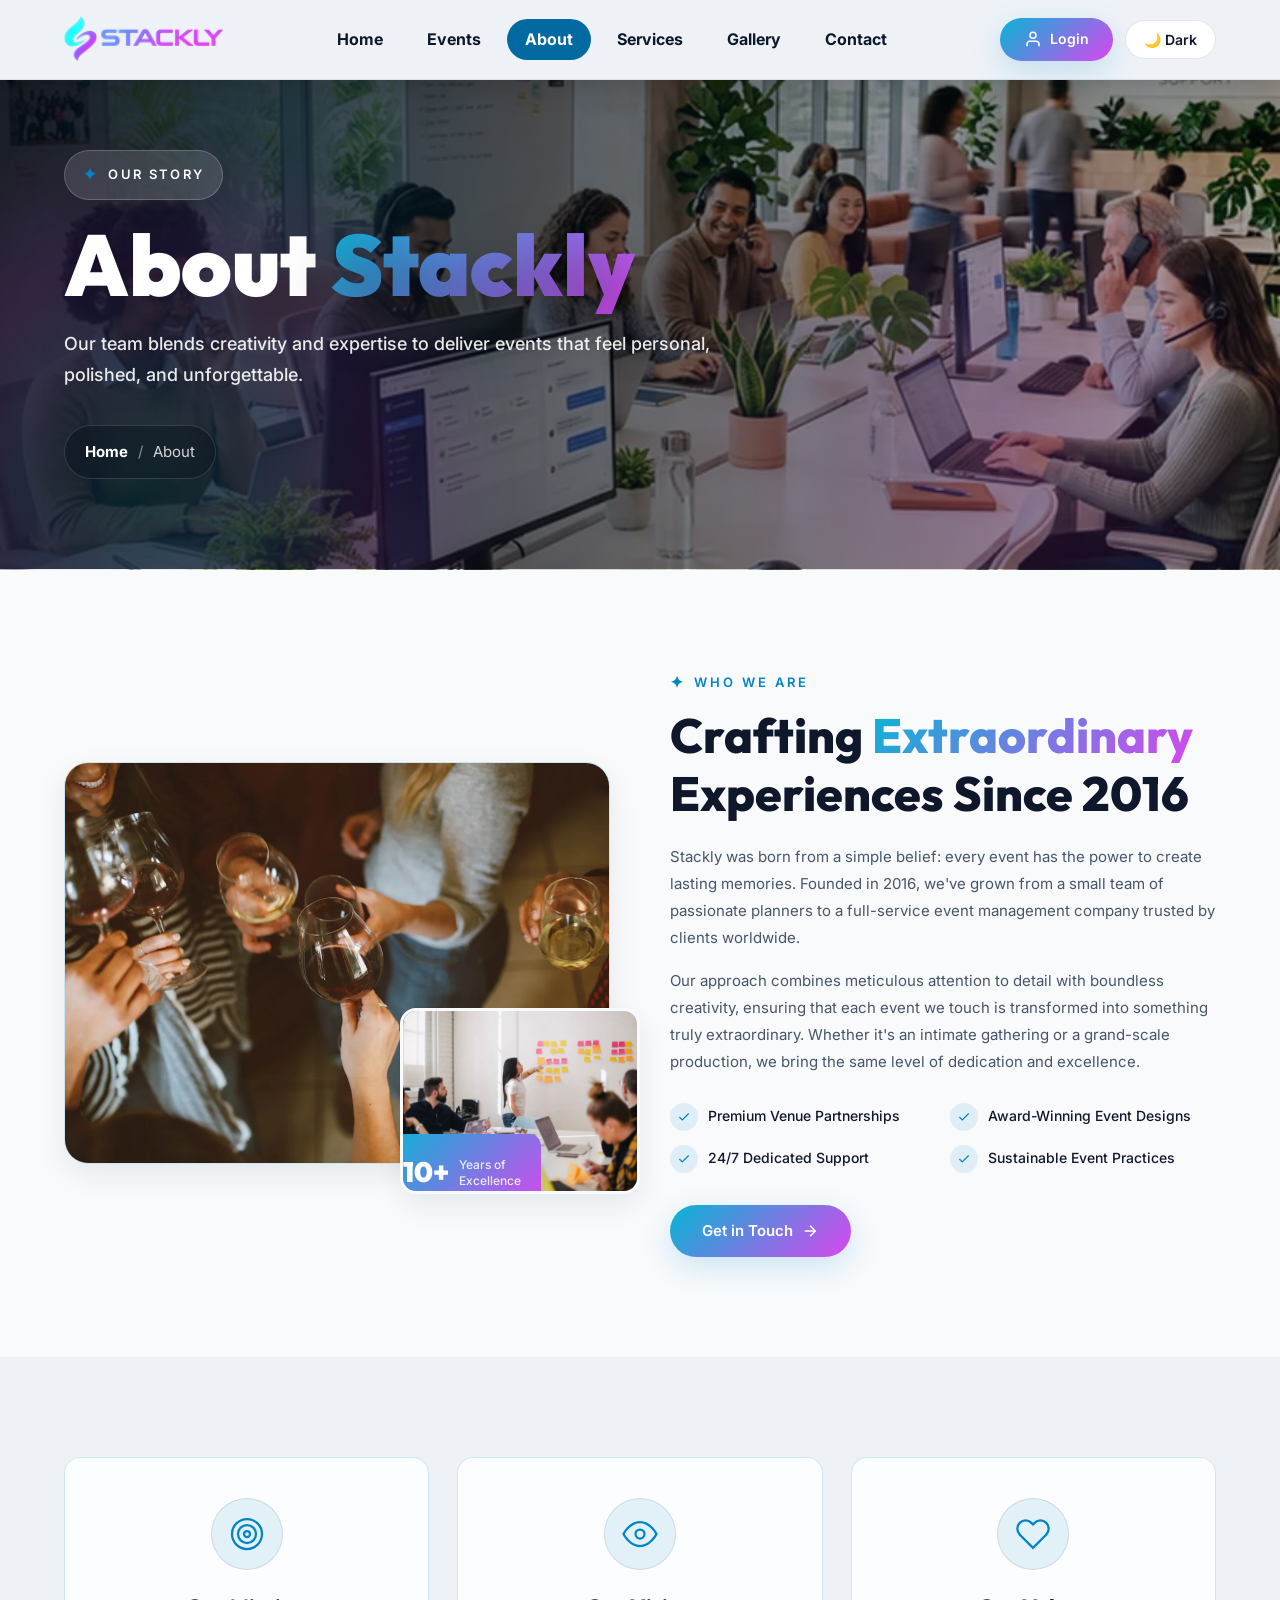
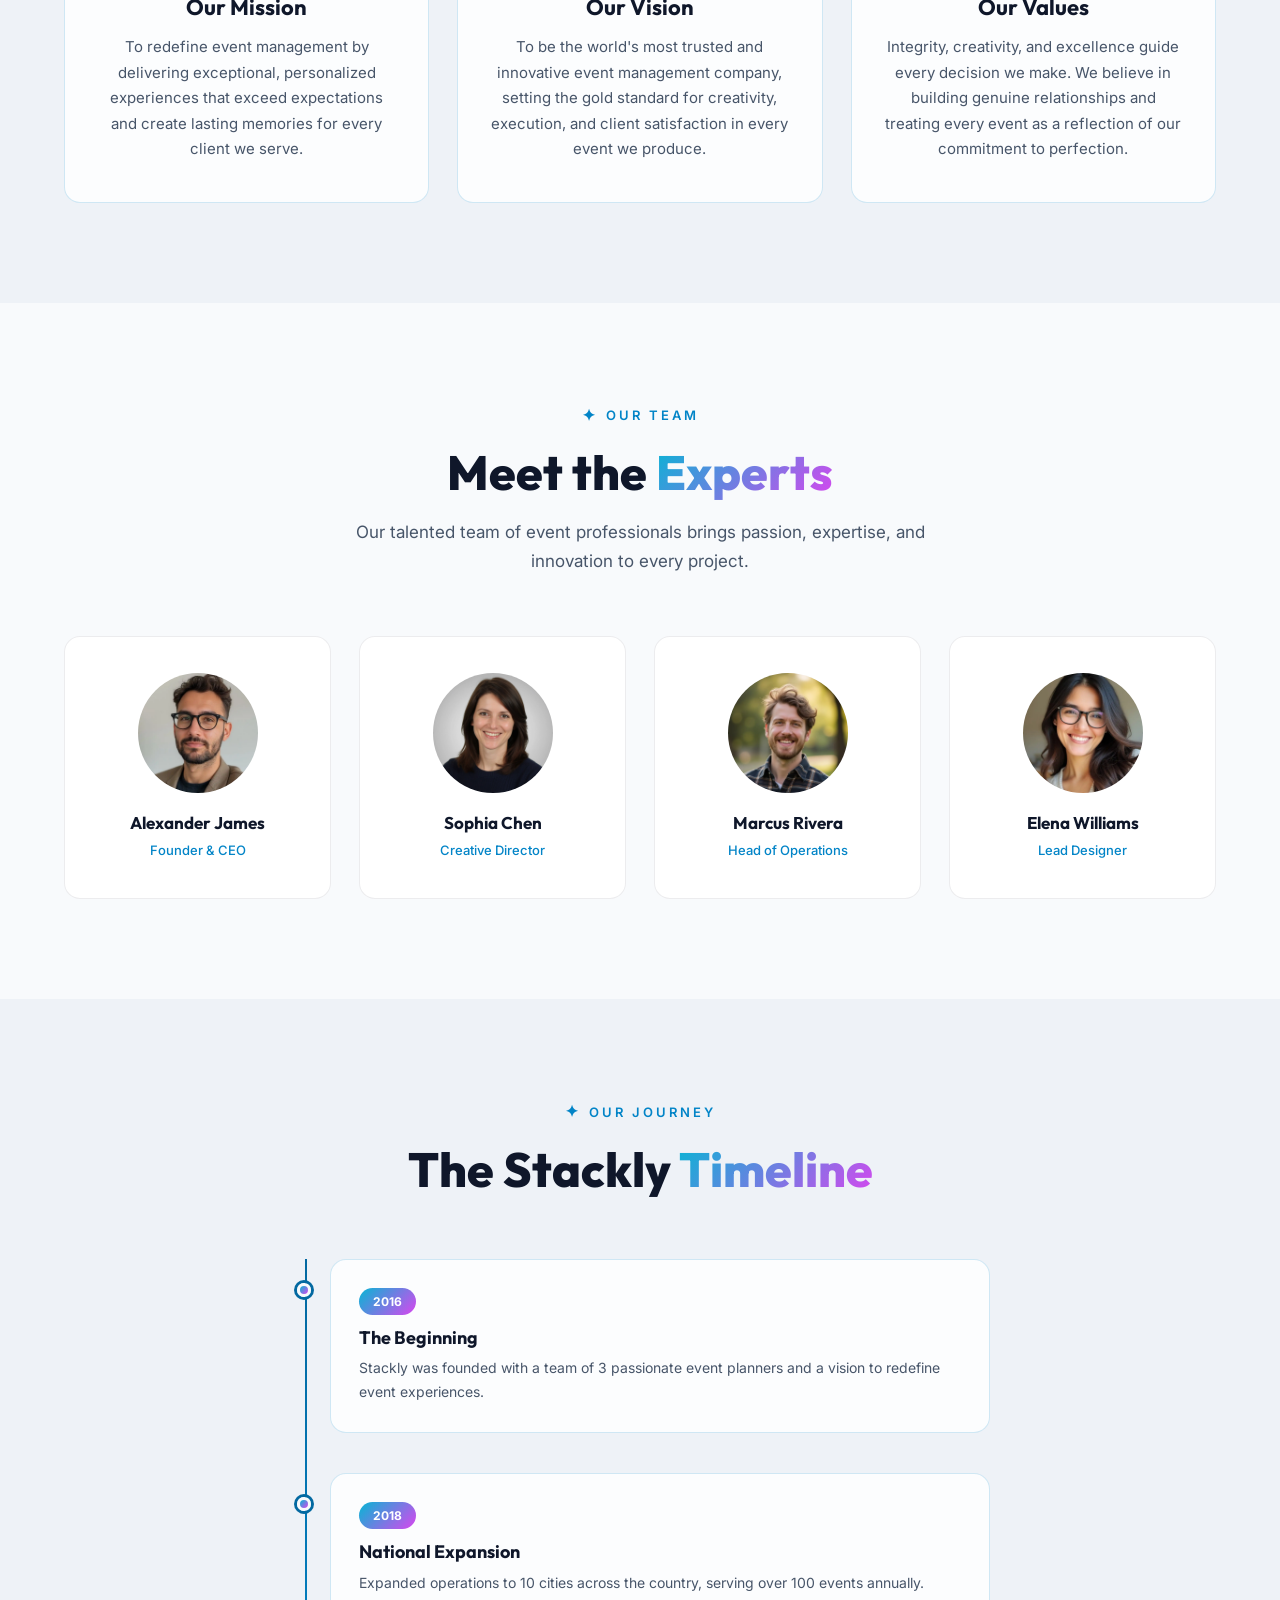
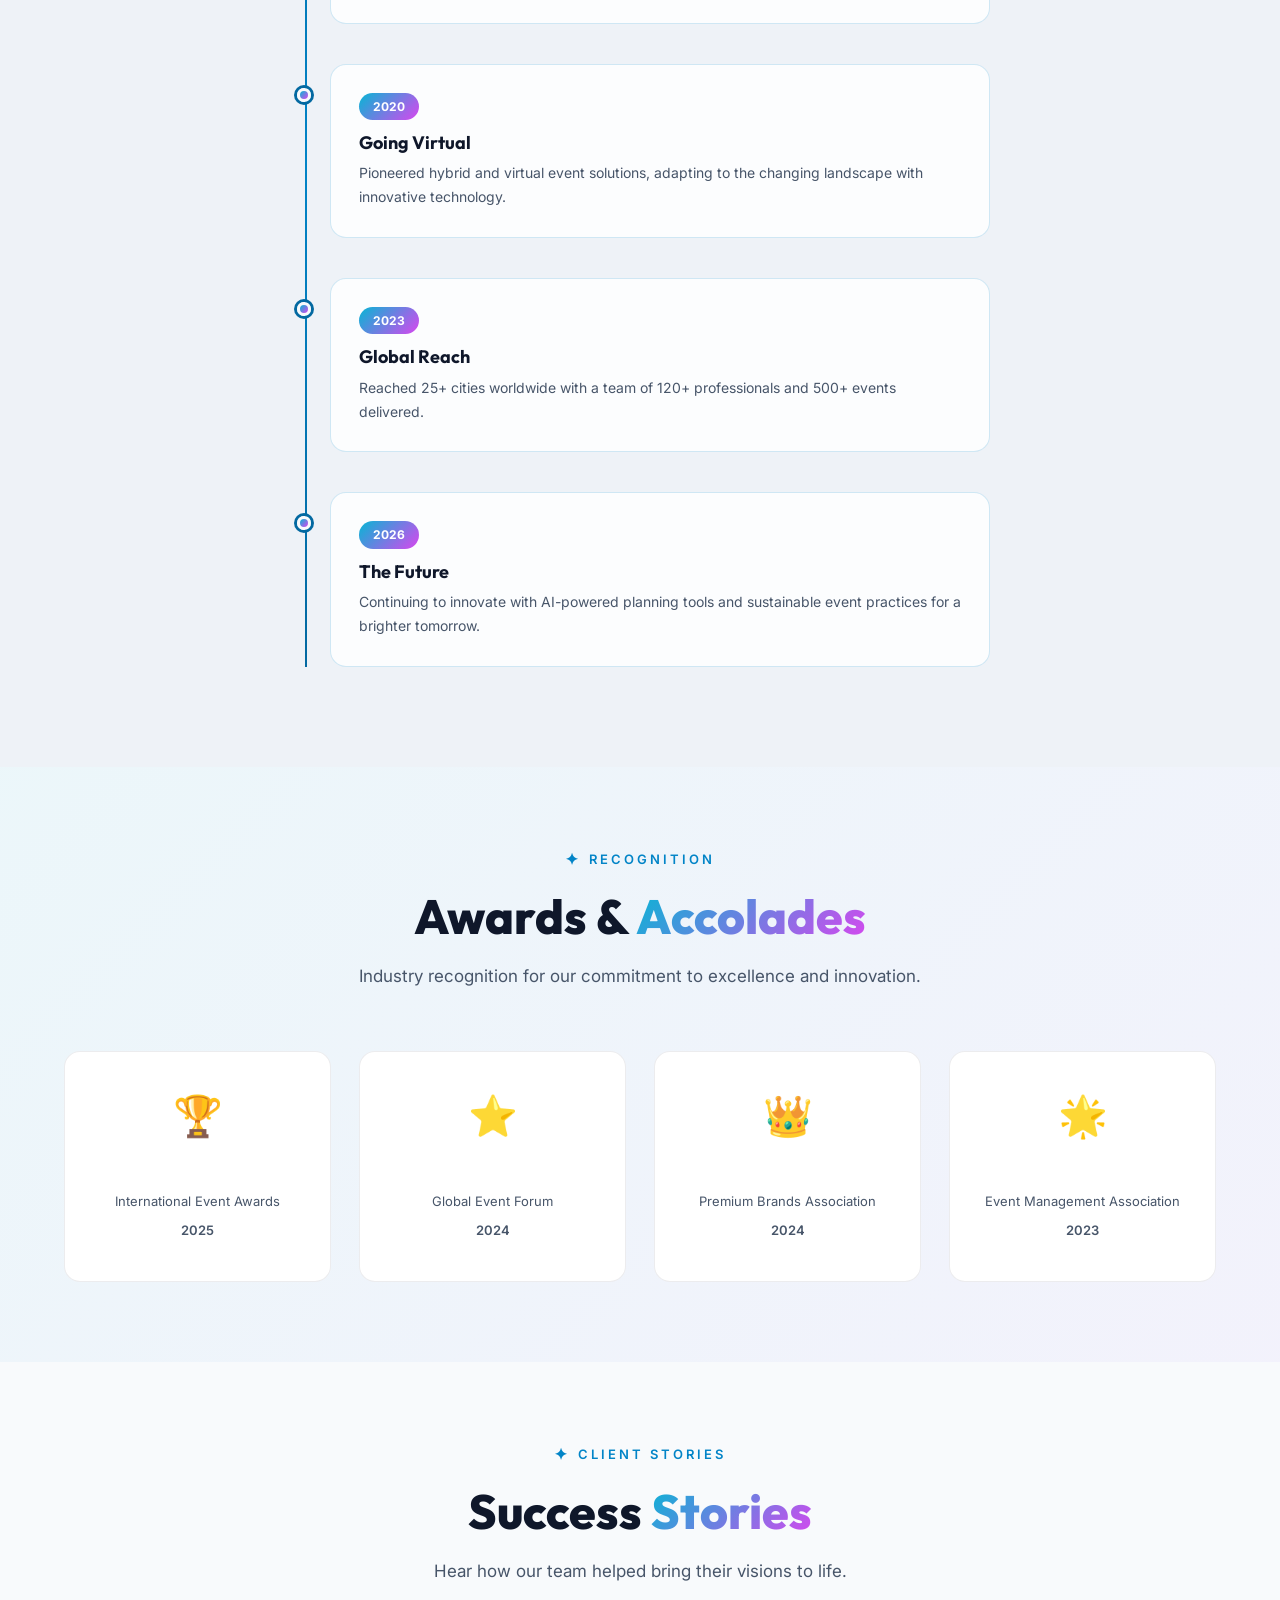
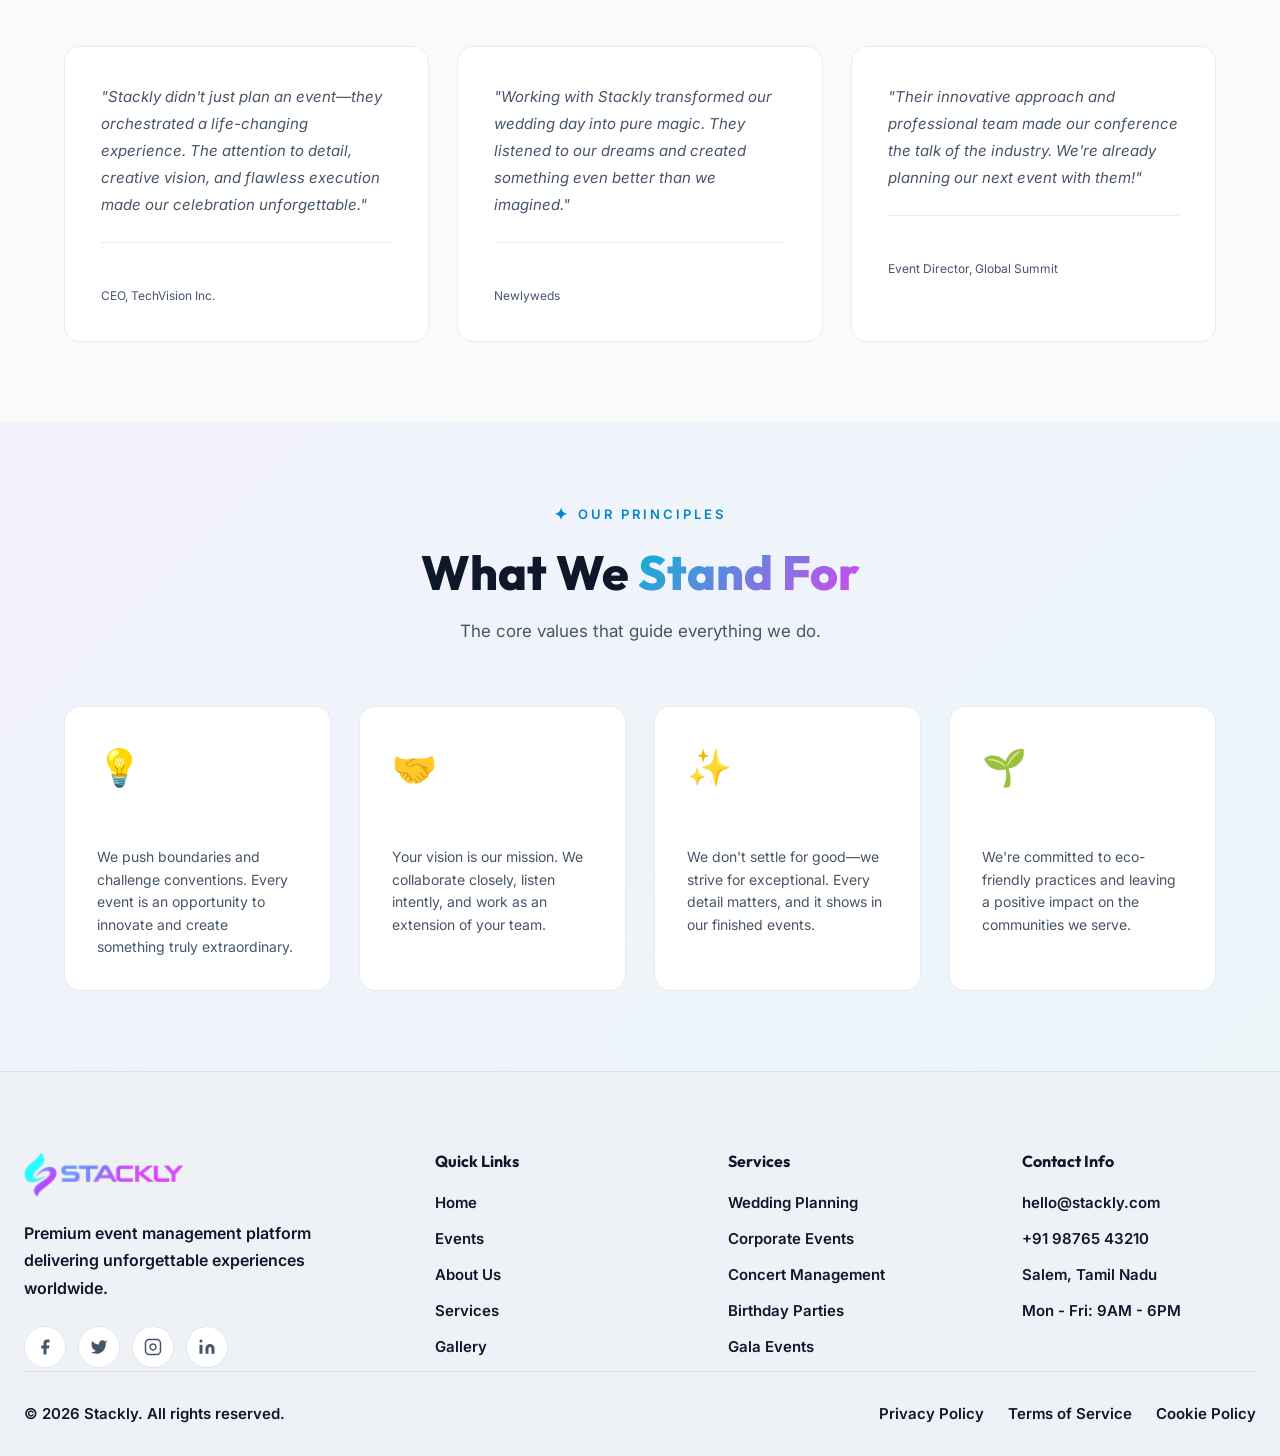
==== commit 373ca853: "Add files via upload" ====
--- a/about.html
+++ b/about.html
@@ -56,10 +56,10 @@
       <div class="story-grid">
         <div class="story-images animate-on-scroll">
           <div class="story-img-main">
-            <img src="assets/event-daytime-01.webp" alt="Stackly Event Team">
+            <img src="assets/event-daytime-08.webp" alt="Stackly Event Team">
           </div>
           <div class="story-img-accent">
-            <img src="assets/event-daytime-11.webp" alt="Event Planning">
+            <img src="assets/event-daytime-14.webp" alt="Event Planning">
             <div class="experience-badge">
               <span class="exp-number">10+</span>
               <span class="exp-text">Years of<br>Excellence</span>
--- a/css/common.css
+++ b/css/common.css
@@ -627,6 +627,7 @@
   background-size: cover;
   background-position: center;
   background-repeat: no-repeat;
+  image-rendering: auto;
   color: white;
   isolation: isolate;
 }
@@ -1344,7 +1345,7 @@
 /* ---------- Back to Top ---------- */
 .back-to-top {
   position: fixed;
-  bottom: 30px;
+  bottom: 88px;
   right: 30px;
   width: 48px;
   height: 48px;
@@ -1376,6 +1377,13 @@
   box-shadow: 0 6px 30px rgba(6, 182, 212, 0.5);
 }
 
+@media (max-width: 768px) {
+  .back-to-top {
+    right: 18px;
+    bottom: 86px;
+  }
+}
+
 /* ---------- Toast Notification ---------- */
 .toast {
   position: fixed;
--- a/css/about.css
+++ b/css/about.css
@@ -4,9 +4,7 @@
 
 /* ---------- About Page Hero ---------- */
 .page-hero {
-  background:
-    linear-gradient(115deg, rgba(3, 7, 18, 0.88) 0%, rgba(3, 7, 18, 0.66) 46%, rgba(3, 7, 18, 0.28) 100%),
-    url('../assets/services.webp') center/cover no-repeat;
+  background-image: url('../assets/contact_hero.webp');
 }
 
 /* ---------- Story Section ---------- */
